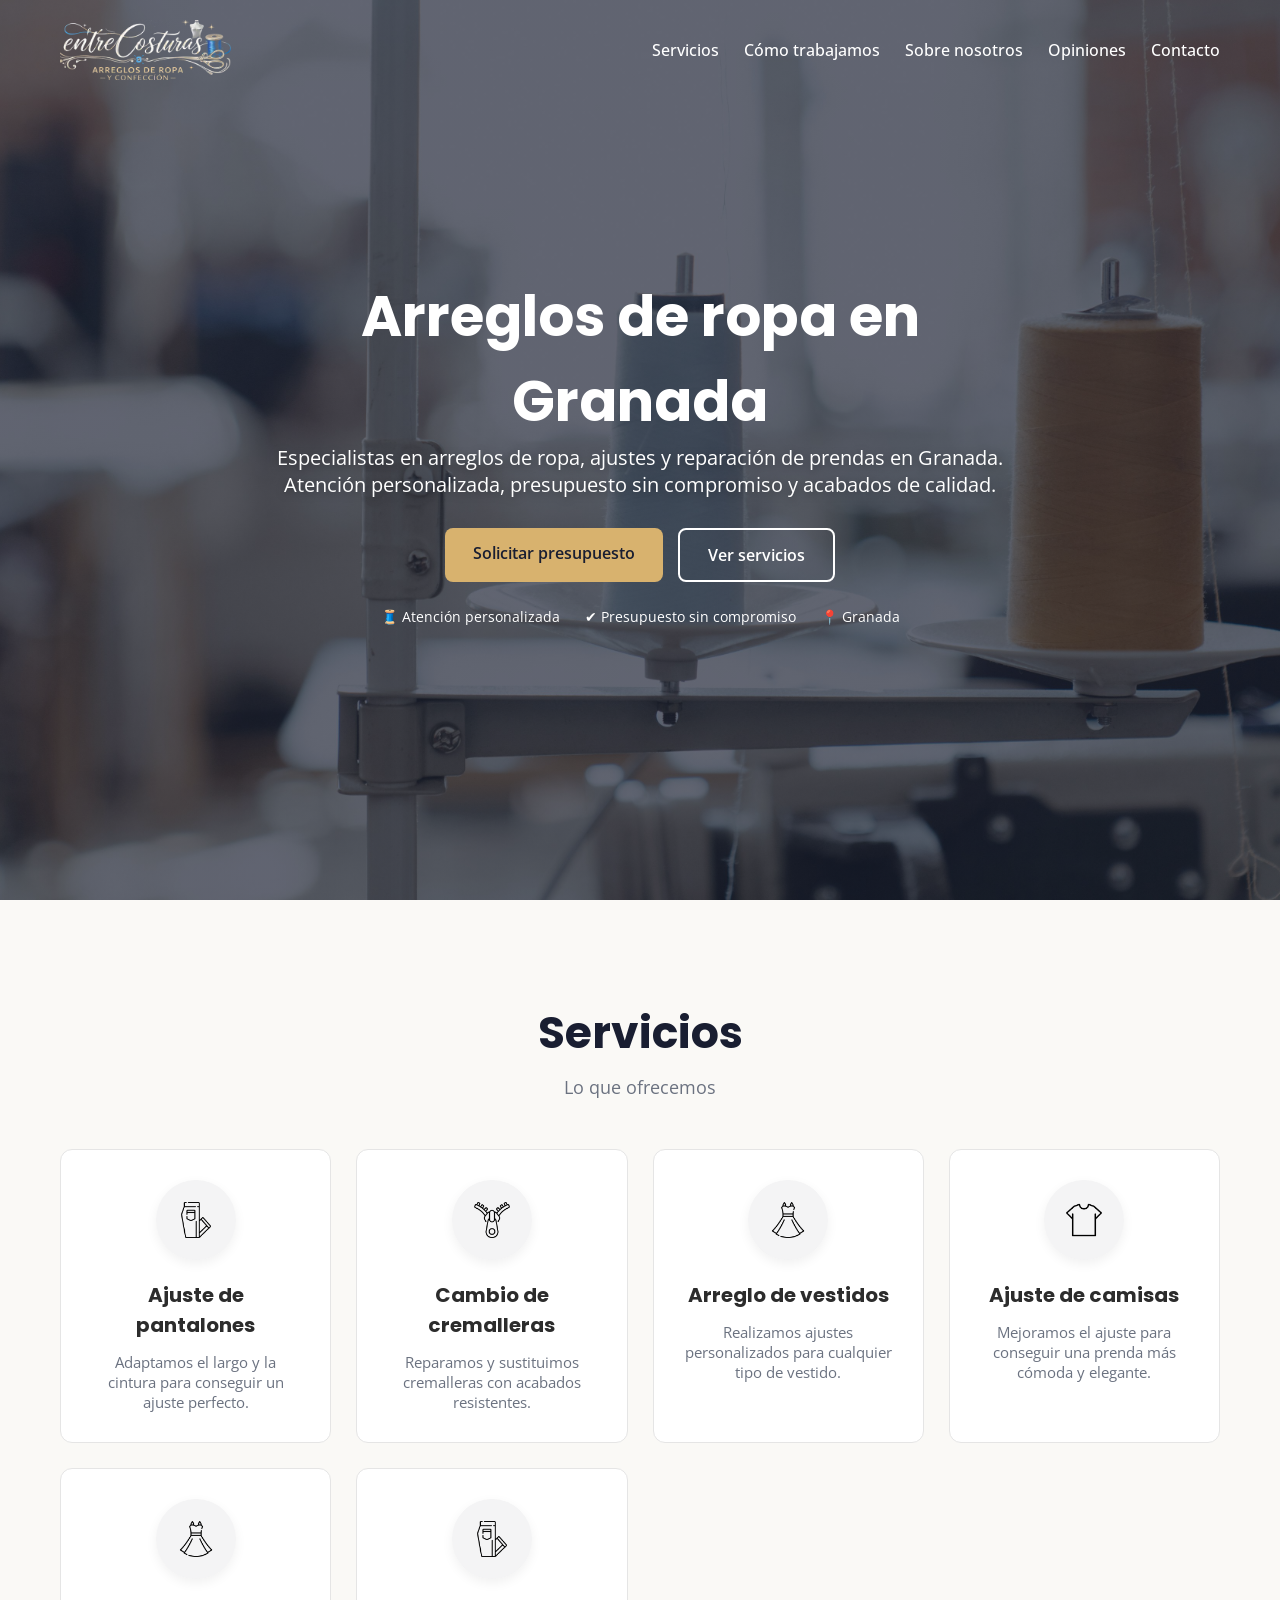
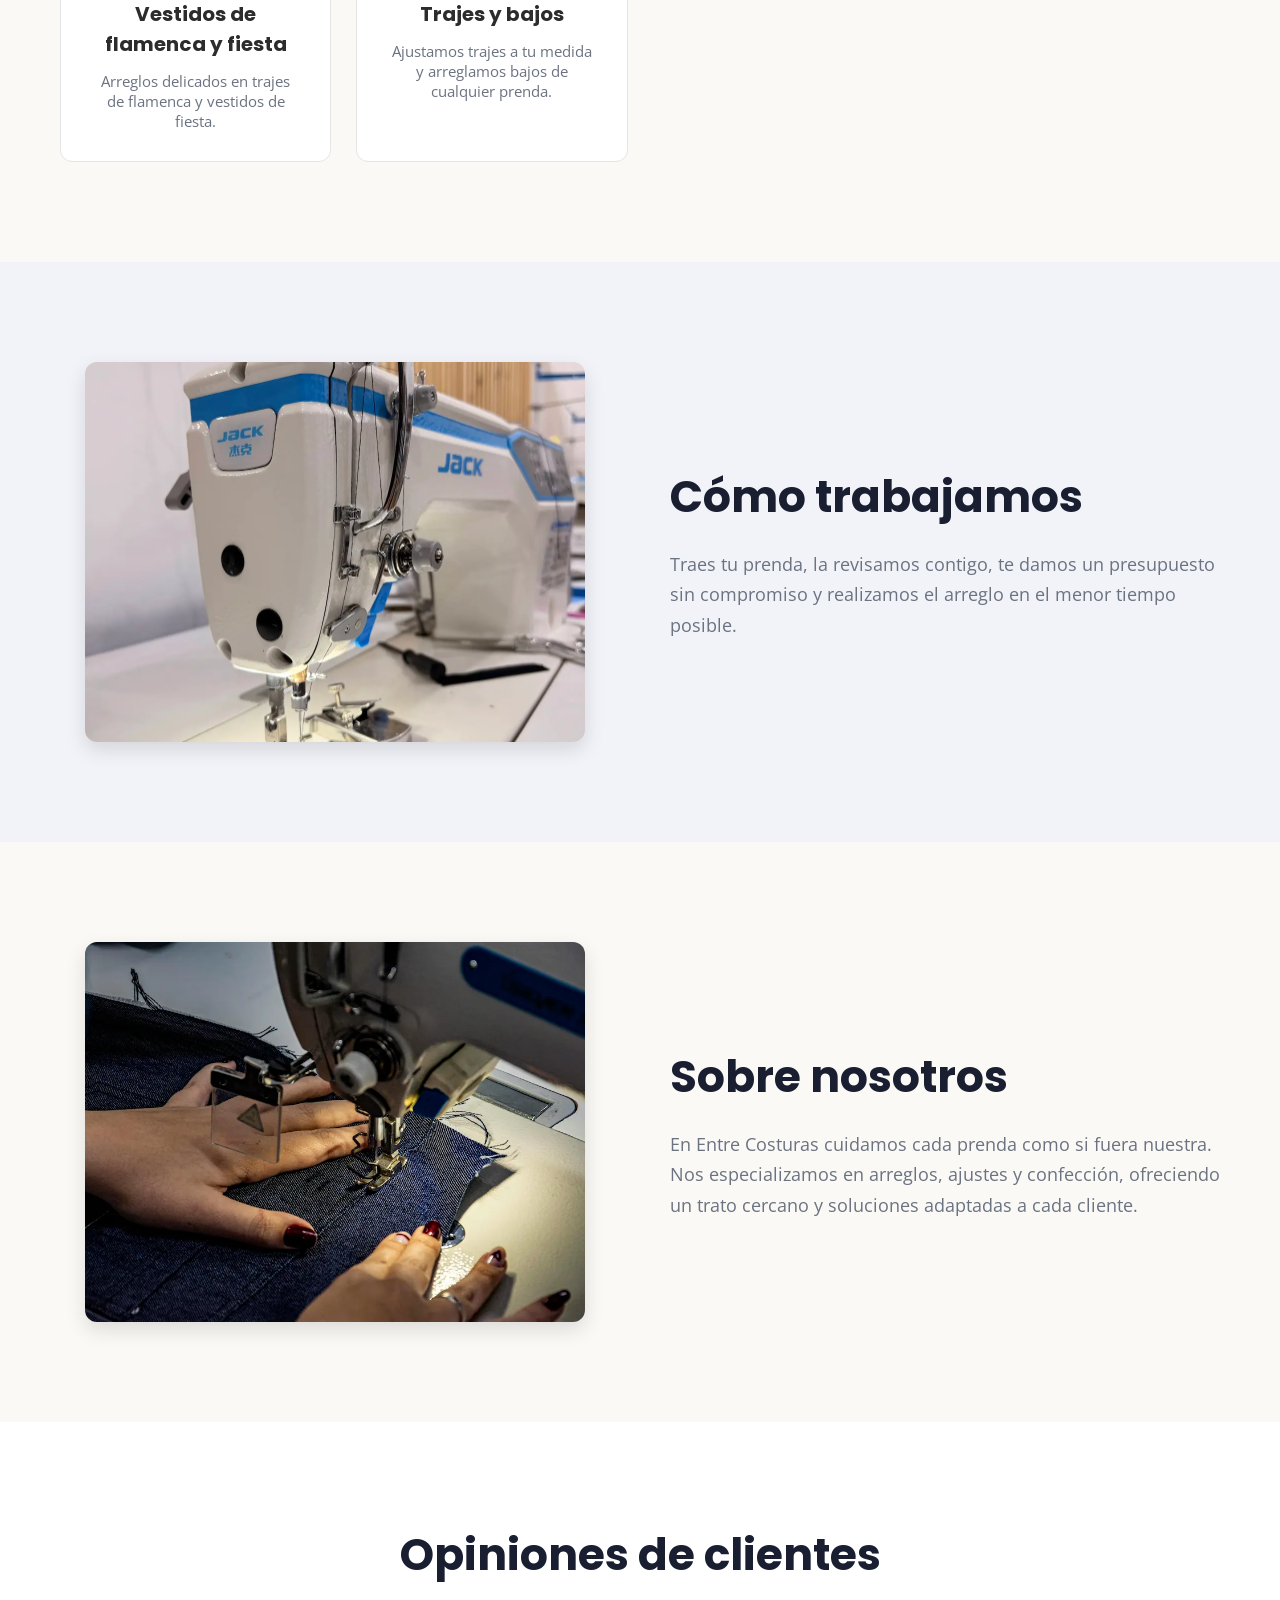
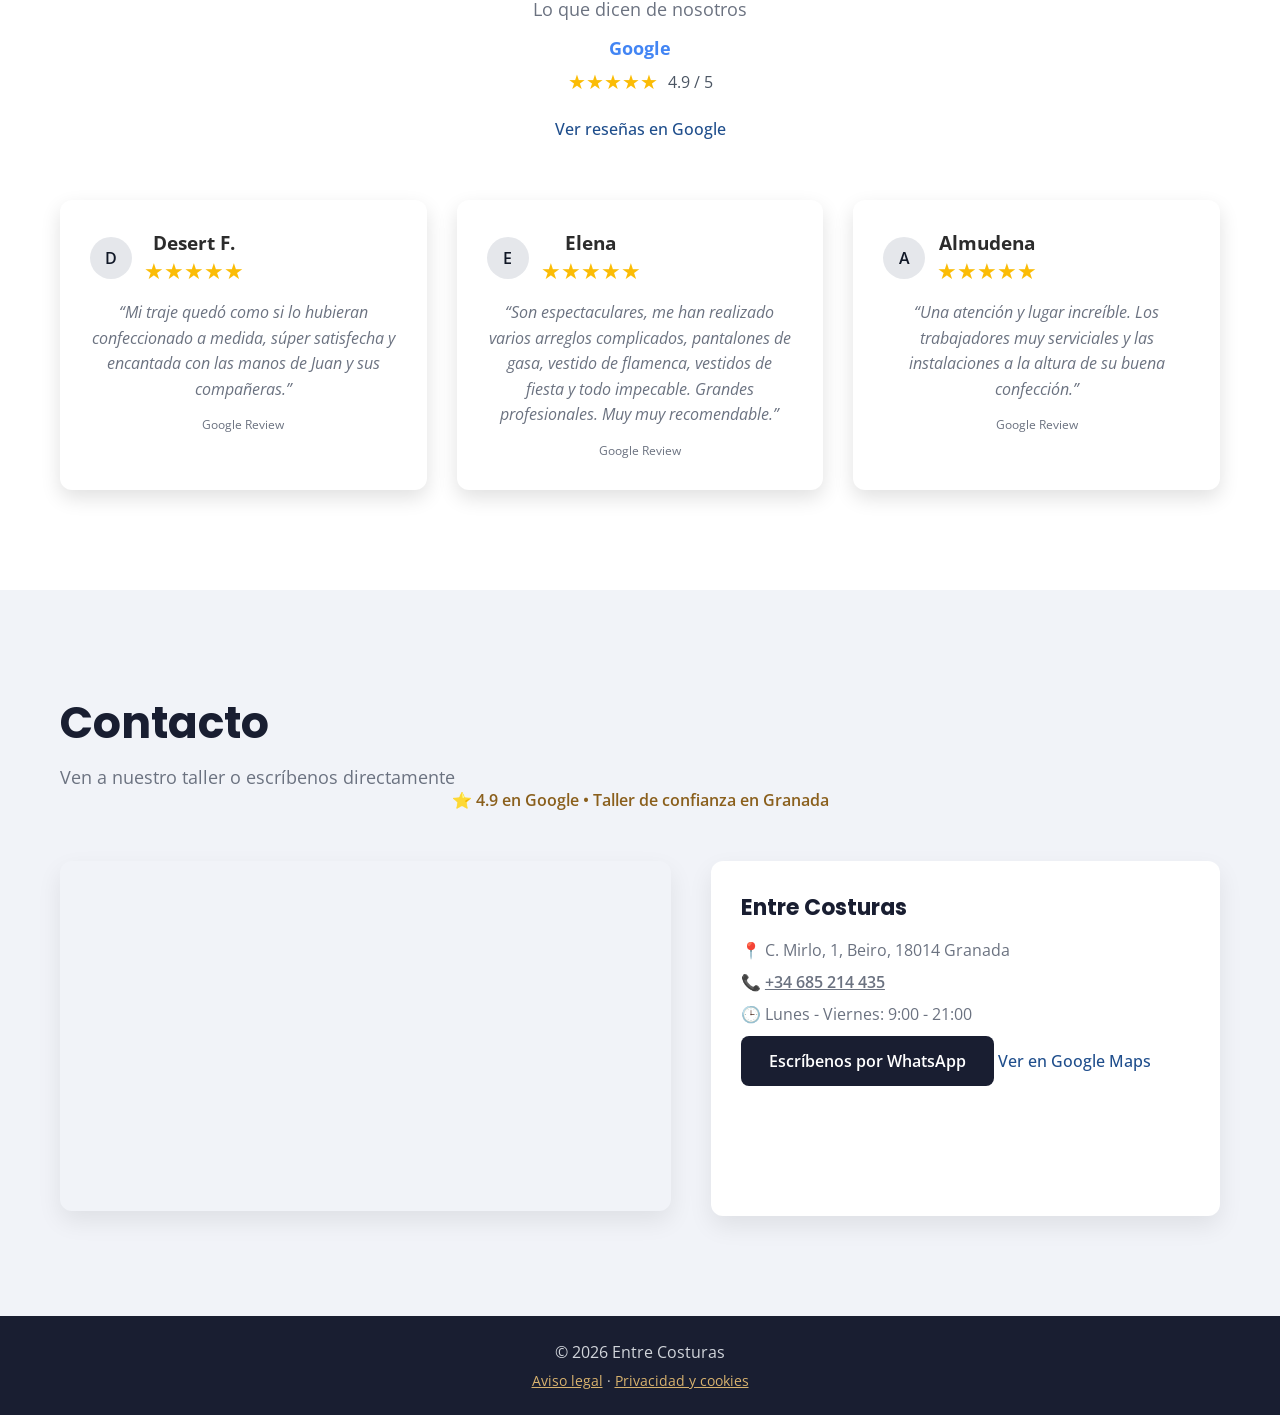
==== index.html @ c1ecdfca "Optimizacion de imagenes" ====
<!doctype html>
<html lang="es">
  <head>
    <meta charset="UTF-8" />
    <meta name="viewport" content="width=device-width, initial-scale=1.0" />
    <title>Entre Costuras | Arreglos y confección de ropa en Granada</title>
    <meta
      name="description"
      content="Arreglos de ropa en Granada: ajustes, cremalleras, vestidos y confección. Atención personalizada y presupuesto sin compromiso por WhatsApp."
    />
    <link rel="icon" href="images/favicon.ico" sizes="any" />
    <link
      rel="icon"
      type="image/png"
      sizes="32x32"
      href="images/favicon-32.png"
    />
    <link
      rel="icon"
      type="image/png"
      sizes="192x192"
      href="images/favicon-192.png"
    />
    <link rel="apple-touch-icon" href="images/apple-touch-icon.png" />
    <link rel="canonical" href="https://.netlify.app/" />

    <meta property="og:type" content="website" />
    <meta property="og:locale" content="es_ES" />
    <meta
      property="og:title"
      content="Entre Costuras | Arreglos de ropa en Granada"
    />
    <meta
      property="og:description"
      content="Ajustes, cremalleras, vestidos y confección. Presupuesto sin compromiso por WhatsApp."
    />
    <meta property="og:url" content="https://proyecto-entre-costuras.pages.dev/" />
    <meta
      property="og:image"
      content="https://proyecto-entre-costuras.pages.dev/images/og-image.jpg"
    />
    <meta property="og:image:width" content="1200" />
    <meta property="og:image:height" content="630" />
    <meta name="twitter:card" content="summary_large_image" />

    <link rel="stylesheet" href="css/style.css" />
    <link rel="preconnect" href="https://fonts.googleapis.com" />
    <link rel="preconnect" href="https://fonts.gstatic.com" crossorigin />
    <link
      href="https://fonts.googleapis.com/css2?family=Open+Sans:wght@400;600&family=Poppins:wght@500;600;700&display=swap"
      rel="stylesheet"
    />

    <script type="application/ld+json">
      {
        "@context": "https://schema.org",
        "@type": "LocalBusiness",
        "name": "Entre Costuras",
        "url": "https://proyecto-entre-costuras.pages.dev",
        "image": "https://proyecto-entre-costuras.pages.dev/images/trabajando.webp",
        "description": "Taller especializado en arreglos de ropa, confección y reparación de prendas en Granada.",
        "telephone": "+34685214435",
        "address": {
          "@type": "PostalAddress",
          "streetAddress": "C. Mirlo, 1",
          "addressLocality": "Granada",
          "postalCode": "18014",
          "addressCountry": "ES"
        },
        "areaServed": { "@type": "City", "name": "Granada" },
        "openingHoursSpecification": {
          "@type": "OpeningHoursSpecification",
          "dayOfWeek": ["Monday", "Tuesday", "Wednesday", "Thursday", "Friday"],
          "opens": "09:00",
          "closes": "21:00"
        }
      }
    </script>
  </head>

  <body>
    <a
      href="https://wa.me/34685214435"
      class="whatsapp-float"
      target="_blank"
      rel="noopener"
      aria-label="Escribir por WhatsApp"
    >
      <img src="images/WhatsApp.svg.png" alt="" width="28" height="28" />
    </a>

    <header class="header">
      <a href="#hero" class="logo"
        ><img
          src="images/logo-claro.webp"
          alt="Entre Costuras"
          width="900"
          height="316"
      /></a>

      <button
        class="menu-toggle"
        aria-label="Abrir menú de navegación"
        aria-expanded="false"
        aria-controls="nav"
      >
        ☰
      </button>

      <nav class="nav" id="nav">
        <a href="#servicios">Servicios</a>
        <a href="#como">Cómo trabajamos</a>
        <a href="#nosotros">Sobre nosotros</a>
        <a href="#opiniones">Opiniones</a>
        <a href="#contacto">Contacto</a>
      </nav>
    </header>

    <main>
      <!-- HERO -->
      <section id="hero" class="hero">
        <div class="hero-overlay">
          <div class="hero-content">
            <h1>Arreglos de ropa en Granada</h1>
            <p>
              Especialistas en arreglos de ropa, ajustes y reparación de prendas
              en Granada. Atención personalizada, presupuesto sin compromiso y
              acabados de calidad.
            </p>

            <div class="hero-buttons">
              <a
                href="https://wa.me/34685214435"
                class="btn btn-primary"
                target="_blank"
                rel="noopener"
                >Solicitar presupuesto</a
              >
              <a href="#servicios" class="btn btn-secondary">Ver servicios</a>
            </div>

            <div class="hero-features">
              <span>🧵 Atención personalizada</span>
              <span>✔ Presupuesto sin compromiso</span>
              <span>📍 Granada</span>
            </div>
          </div>
        </div>
      </section>

      <!-- SERVICIOS -->
      <section id="servicios" class="section">
        <div class="section-title-block">
          <h2>Servicios</h2>
          <p>Lo que ofrecemos</p>
        </div>

        <div class="grid">
          <div class="card">
            <div class="icon-circle">
              <img
                src="images/icons/jeans.png"
                alt=""
                width="36"
                height="36"
                loading="lazy"
              />
            </div>
            <h3>Ajuste de pantalones</h3>
            <p>
              Adaptamos el largo y la cintura para conseguir un ajuste perfecto.
            </p>
          </div>

          <div class="card">
            <div class="icon-circle">
              <img
                src="images/icons/zipper.png"
                alt=""
                width="36"
                height="36"
                loading="lazy"
              />
            </div>
            <h3>Cambio de cremalleras</h3>
            <p>Reparamos y sustituimos cremalleras con acabados resistentes.</p>
          </div>

          <div class="card">
            <div class="icon-circle">
              <img
                src="images/icons/dress.png"
                alt=""
                width="36"
                height="36"
                loading="lazy"
              />
            </div>
            <h3>Arreglo de vestidos</h3>
            <p>
              Realizamos ajustes personalizados para cualquier tipo de vestido.
            </p>
          </div>

          <div class="card">
            <div class="icon-circle">
              <img
                src="images/icons/tshirt.png"
                alt=""
                width="36"
                height="36"
                loading="lazy"
              />
            </div>
            <h3>Ajuste de camisas</h3>
            <p>
              Mejoramos el ajuste para conseguir una prenda más cómoda y
              elegante.
            </p>
          </div>

          <div class="card">
            <div class="icon-circle">
              <img
                src="images/icons/dress.png"
                alt=""
                width="36"
                height="36"
                loading="lazy"
              />
            </div>
            <h3>Vestidos de flamenca y fiesta</h3>
            <p>
              Arreglos delicados en trajes de flamenca y vestidos de fiesta.
            </p>
          </div>

          <div class="card">
            <div class="icon-circle">
              <img
                src="images/icons/jeans.png"
                alt=""
                width="36"
                height="36"
                loading="lazy"
              />
            </div>
            <h3>Trajes y bajos</h3>
            <p>
              Ajustamos trajes a tu medida y arreglamos bajos de cualquier
              prenda.
            </p>
          </div>
        </div>
      </section>

      <!-- CÓMO TRABAJAMOS -->
      <section id="como" class="section dark">
        <div class="about-container">
          <div class="about-image">
            <img
              src="images/maquina.webp"
              alt="Costurera trabajando en el taller Entre Costuras"
              width="500"
              height="380"
              loading="lazy"
            />
          </div>
          <div class="about-text">
            <h2>Cómo trabajamos</h2>
            <p>
              Traes tu prenda, la revisamos contigo, te damos un presupuesto sin
              compromiso y realizamos el arreglo en el menor tiempo posible.
            </p>
          </div>
        </div>
      </section>

      <!-- SOBRE NOSOTROS -->
      <section id="nosotros" class="section">
        <div class="about-container">
          <div class="about-image">
            <img
              src="images/trabajando.webp"
              alt="Interior del taller de arreglos de ropa Entre Costuras en Granada"
              width="500"
              height="380"
              loading="lazy"
            />
          </div>
          <div class="about-text">
            <h2>Sobre nosotros</h2>
            <p>
              En Entre Costuras cuidamos cada prenda como si fuera nuestra. Nos
              especializamos en arreglos, ajustes y confección, ofreciendo un
              trato cercano y soluciones adaptadas a cada cliente.
            </p>
          </div>
        </div>
      </section>

      <!-- RESEÑAS -->
      <section id="opiniones" class="section section-dark reviews-section">
        <div class="reviews-header">
          <h2>Opiniones de clientes</h2>
          <p>Lo que dicen de nosotros</p>

          <div class="google-rating">
            <span class="google-logo">Google</span>
            <div class="rating">
              <span class="stars" aria-hidden="true">★★★★★</span>
              <span>4.9 / 5</span>
            </div>
            <p>
              <a
                class="link"
                href="https://www.google.com/maps/place/Entre+Costuras+.+Arreglos+y+confecci%C3%B3n+de+ropa./@37.1858697,-3.6131048,17z/data=!4m8!3m7!1s0xd71fd75eedc413f:0x185beb1c06b03047!8m2!3d37.1858655!4d-3.6105299!9m1!1b1!16s%2Fg%2F11n10jbbcx?authuser=0&entry=ttu&g_ep=EgoyMDI2MTAyMC4wIKXMDSoASAFQAw%3D%3D"
                target="_blank"
                rel="noopener"
                >Ver reseñas en Google</a
              >
            </p>
          </div>
        </div>

        <div class="reviews-grid">
          <div class="review-card">
            <div class="review-top">
              <div class="avatar" aria-hidden="true">D</div>
              <div>
                <h3>Desert F.</h3>
                <span class="stars" aria-label="5 de 5 estrellas">★★★★★</span>
              </div>
            </div>
            <p>
              “Mi traje quedó como si lo hubieran confeccionado a medida, súper
              satisfecha y encantada con las manos de Juan y sus compañeras.”
            </p>
            <span class="source">Google Review</span>
          </div>

          <div class="review-card">
            <div class="review-top">
              <div class="avatar" aria-hidden="true">E</div>
              <div>
                <h3>Elena</h3>
                <span class="stars" aria-label="5 de 5 estrellas">★★★★★</span>
              </div>
            </div>
            <p>
              “Son espectaculares, me han realizado varios arreglos complicados,
              pantalones de gasa, vestido de flamenca, vestidos de fiesta y todo
              impecable. Grandes profesionales. Muy muy recomendable.”
            </p>
            <span class="source">Google Review</span>
          </div>

          <div class="review-card">
            <div class="review-top">
              <div class="avatar" aria-hidden="true">A</div>
              <div>
                <h3>Almudena</h3>
                <span class="stars" aria-label="5 de 5 estrellas">★★★★★</span>
              </div>
            </div>
            <p>
              “Una atención y lugar increíble. Los trabajadores muy serviciales
              y las instalaciones a la altura de su buena confección.”
            </p>
            <span class="source">Google Review</span>
          </div>
        </div>
      </section>

      <!-- CONTACTO -->
      <section id="contacto" class="section contact-section section-light">
        <h2>Contacto</h2>
        <p>Ven a nuestro taller o escríbenos directamente</p>

        <div class="badge">
          ⭐ 4.9 en Google • Taller de confianza en Granada
        </div>

        <div class="contact-container">
          <div class="contact-map">
            <iframe
              title="Mapa de Entre Costuras en Granada"
              src="https://www.google.com/maps?q=C.%20Mirlo,%201,%20Beiro,%2018014%20Granada&output=embed"
              width="100%"
              height="350"
              style="border: 0"
              loading="lazy"
              referrerpolicy="no-referrer-when-downgrade"
            ></iframe>
          </div>

          <div class="contact-card">
            <h3>Entre Costuras</h3>

            <div class="contact-info">
              <p>📍 C. Mirlo, 1, Beiro, 18014 Granada</p>
              <p>📞 <a href="tel:+34685214435">+34 685 214 435</a></p>
              <p>🕒 Lunes - Viernes: 9:00 - 21:00</p>
            </div>

            <a
              href="https://wa.me/34685214435"
              class="btn"
              target="_blank"
              rel="noopener"
              >Escríbenos por WhatsApp</a
            >

            <a
              href="https://www.google.com/maps?q=C.%20Mirlo,%201,%20Beiro,%2018014%20Granada"
              target="_blank"
              rel="noopener"
              class="link"
              >Ver en Google Maps</a
            >
          </div>
        </div>
      </section>
    </main>

    <footer class="footer">
      <p>© 2026 Entre Costuras</p>
      <p class="footer-legal">
        <a href="aviso-legal.html">Aviso legal</a> ·
        <a href="privacidad.html">Privacidad y cookies</a>
      </p>
    </footer>

    <script src="js/script.js"></script>
  </body>
</html>
---- css/style.css ----
/* ==========================================
   DESIGN TOKENS
========================================== */

:root {

  /* ===== Colores ===== */

  --color-primary: #2F5D50;
  --color-primary-dark: #264A40;

  --color-secondary: #D8B26E;
  --color-secondary-dark: #B89048;

  --color-accent: #C89B4B;
  --color-accent-dark: #B68432;

  --color-background: #FAF9F6;
  --color-surface: #FFFFFF;

  --color-text: #2C2C2C;
  --color-text-light: #6B7280;

  --color-border: #E5E5E5;
  --color-overlay: rgba(0, 0, 0, .55);
  --color-shadow: rgba(0, 0, 0, .08);

  --color-whatsapp: #25D366;


  /* ===== Tipografía ===== */

  --font-heading: 'Poppins', sans-serif;
  --font-body: 'Open Sans', sans-serif;

  --font-weight-regular: 400;
  --font-weight-medium: 500;
  --font-weight-semibold: 600;
  --font-weight-bold: 700;


  /* ===== Tamaños ===== */

  --fs-200: .875rem;
  --fs-300: 1rem;
  --fs-400: 1.125rem;
  --fs-500: 1.5rem;
  --fs-600: 2rem;
  --fs-700: 2.75rem;
  --fs-800: 3.5rem;


  /* ===== Espaciado ===== */

  --space-100: .5rem;
  --space-200: 1rem;
  --space-300: 1.5rem;
  --space-400: 2rem;
  --space-500: 3rem;
  --space-600: 5rem;


  /* ===== Componentes ===== */

  --radius-sm: 8px;
  --radius-md: 12px;
  --radius-lg: 20px;

  --shadow-sm: 0 4px 12px rgba(0, 0, 0, .08);
  --shadow-md: 0 8px 20px rgba(0, 0, 0, .12);


  /* ===== Layout ===== */

  --container-width: 1200px;


  /* ===== Animaciones ===== */

  --transition-fast: .2s ease;
  --transition-normal: .3s ease;
}


/* ==========================================
   RESET
========================================== */

* {
  margin: 0;
  padding: 0;
  box-sizing: border-box;
}


/* ==========================================
   BASE
========================================== */

html {
  scroll-behavior: smooth;
}

body {
  font-family: var(--font-body);
  background-color: var(--color-background);
  color: var(--color-text);
}


/* ==========================================
   HEADER
========================================== */

.header {
  position: fixed;
  top: 0;
  width: 100%;
  z-index: 1000;

  display: flex;
  justify-content: space-between;
  align-items: center;

  padding: 20px 60px;

  background: transparent;
  border-bottom: none;

  transition: var(--transition-normal);
}

.header.scrolled {
  background: rgba(255, 255, 255, .95);
  border-bottom: 1px solid var(--color-border);
}


/* ===== LOGO ===== */

.logo {
  font-family: var(--font-heading);
  font-size: 24px;
  font-weight: var(--font-weight-semibold);
  color: var(--color-accent);
}


/* ===== NAV ===== */

.nav {
  display: flex;
  align-items: center;
}

.nav a {
  text-decoration: none;
  color: var(--color-surface);
  margin-left: 25px;
  font-weight: var(--font-weight-medium);
  transition: var(--transition-fast);
}

.nav a:hover {
  color: var(--color-accent);
}

.header.scrolled .nav a {
  color: var(--color-text);
}

.header.scrolled .nav a:hover {
  color: var(--color-accent);
}


/* ==========================================
   HERO
========================================== */

.hero {
  height: 100vh;

  background:
    linear-gradient(
      var(--color-overlay),
      var(--color-overlay)
    ),
    url("../images/pexels-cottonbro-4614114.jpg")
    center / cover no-repeat;


  display: flex;
  align-items: center;
  justify-content: center;

  text-align: center;

  padding: 0 20px;
}

.hero-content {
  max-width: 750px;
  color: var(--color-surface);
}

.hero h1 {
  font-family: var(--font-heading);
  font-size: var(--fs-800);
  color: var(--color-surface);
}

.hero p {
  font-size: 20px;
  margin-bottom: 30px;
  text-shadow: 0 2px 10px rgba(0, 0, 0, .35);
}


/* ===== HERO BUTTONS ===== */

.hero-buttons {
  display: flex;
  justify-content: center;
  gap: 15px;
  flex-wrap: wrap;
}

.hero-features {
  display: flex;
  justify-content: center;
  gap: 25px;
  flex-wrap: wrap;
  margin-top: 25px;
  color: var(--color-surface);
  font-size: var(--fs-200);
}


/* ==========================================
   BUTTONS
========================================== */

.btn {
  display: inline-block;

  padding: 14px 28px;

  background: var(--color-accent);
  color: var(--color-surface);

  text-decoration: none;

  border-radius: var(--radius-sm);

  font-weight: var(--font-weight-semibold);

  transition: var(--transition-fast);
}

.btn:hover {
  transform: translateY(-2px);
  background: var(--color-accent-dark);
}


/* ==========================================
   SECTIONS
========================================== */

.section {
  padding: 100px 60px;
}


/* ==========================================
   SECTION TITLES
========================================== */

.section-title-block {
  text-align: center;
  margin-bottom: 50px;
}

.section-title-block h2,
.section > h2 {
  font-family: var(--font-heading);
  font-size: var(--fs-700);
  color: var(--color-text);
  font-weight: var(--font-weight-bold);
  margin-bottom: 10px;
}

.section-title-block p,
.section > p {
  color: var(--color-text-light);
  font-size: var(--fs-400);
}

.label {
  color: var(--color-accent);
  font-size: 14px;
  text-transform: uppercase;
  font-weight: var(--font-weight-semibold);
  letter-spacing: 2px;
}


/* ==========================================
   SERVICIOS
========================================== */

.grid {
  display: grid;
  grid-template-columns: repeat(auto-fit, minmax(240px, 1fr));
  gap: 25px;

  max-width: var(--container-width);
  margin: 0 auto;
}


/* ===== CARDS ===== */

.card {
  background: var(--color-surface);

  border: 1px solid var(--color-border);
  border-radius: var(--radius-md);

  padding: 30px;

  text-align: center;

  transition: var(--transition-normal);
}

.card:hover {
  transform: translateY(-8px);
  box-shadow: 0 12px 30px var(--color-shadow);
}

.card h3 {
  font-family: var(--font-heading);
  font-size: 20px;
  margin-bottom: 12px;
}

.card p {
  color: var(--color-text-light);
  font-size: 15px;
}


/* ===== ICONOS ===== */

.icon-circle {
  width: 80px;
  height: 80px;

  margin: 0 auto 20px;

  border-radius: 50%;

  background: #f4f4f5;

  display: flex;
  align-items: center;
  justify-content: center;

  box-shadow: 0 4px 12px rgba(0, 0, 0, .06);

  transition: var(--transition-normal);
}

.icon-circle img {
  width: 36px;
  height: 36px;
  object-fit: contain;
}

.card:hover .icon-circle {
  transform: scale(1.08);
  background: var(--color-accent);
}

.card:hover .icon-circle img {
  filter: brightness(0) invert(1);
}


/* ==========================================
   CÓMO TRABAJAMOS / SOBRE NOSOTROS
========================================== */

.about-container {
  display: flex;
  align-items: center;
  justify-content: space-between;

  gap: 60px;

  max-width: var(--container-width);
  margin: 0 auto;
}

.about-image {
  flex: 1;
  display: flex;
  justify-content: center;
}

.about-image img {
  width: 100%;
  max-width: 500px;
  height: 380px;

  object-fit: cover;

  border-radius: var(--radius-md);

  display: block;

  box-shadow: 0 8px 20px rgba(0, 0, 0, .12);
}

.about-text {
  flex: 1;
}

.about-text h2 {
  font-family: var(--font-heading);
  font-size: var(--fs-700);

  color: var(--color-text);

  margin-bottom: 20px;
}

.about-text p {
  font-size: 18px;
  line-height: 1.7;

  color: var(--color-text-light);
}


/* ==========================================
   FONDOS DE SECCIONES
========================================== */

.about {
  background: #f8f8f8;
}

.dark,
.section-dark {
  background: #f8f8f8;
}

.section-light {
  background: var(--color-background);
}

.reviews-section {
  background: var(--color-surface);
}

.contact-section {
  background: #f8f8f8;
}


/* ==========================================
   RESEÑAS
========================================== */

.reviews-header {
  text-align: center;
  margin-bottom: 60px;
}

.google-rating {
  margin-top: 15px;
  color: #4b5563;
}

.google-logo {
  font-weight: var(--font-weight-bold);
  color: #4285F4;
  font-size: 18px;
}

.rating {
  display: flex;
  justify-content: center;
  align-items: center;

  gap: 10px;
  margin: 8px 0;
}

.rating .stars {
  color: #fbbc05;
  font-size: 20px;
}


/* ===== REVIEW GRID ===== */

.reviews-grid {
  display: grid;
  grid-template-columns: repeat(3, 1fr);

  gap: 30px;

  max-width: var(--container-width);
  margin: 50px auto 0;
}


/* ===== REVIEW CARD ===== */

.review-card {
  background: var(--color-surface);

  padding: 30px;

  border-radius: var(--radius-md);

  box-shadow: var(--shadow-md);

  text-align: center;

  transition: var(--transition-normal);
}

.review-card:hover {
  transform: translateY(-6px);
}

.review-top {
  display: flex;
  align-items: center;

  gap: 12px;
  margin-bottom: 15px;
}

.avatar {
  width: 42px;
  height: 42px;

  border-radius: 50%;

  background: #e5e7eb;

  display: flex;
  align-items: center;
  justify-content: center;

  font-weight: var(--font-weight-semibold);
  color: #111827;
}

.review-card h4 {
  margin: 0;
  font-size: 16px;
}

.review-card p {
  color: var(--color-text-light);
  font-style: italic;
  line-height: 1.6;
  margin: 10px 0;
}

.source {
  font-size: 12px;
  color: #9ca3af;
}

.stars {
  color: #fbbc05;
  font-size: 22px;
  margin-bottom: 15px;
} 


/* ==========================================
   CONTACTO
========================================== */

.contact-container {
  display: grid;
  grid-template-columns: 1.2fr 1fr;

  gap: 40px;

  max-width: var(--container-width);

  margin: 50px auto 0;

  align-items: stretch;
}

.contact-map iframe {
  width: 100%;

  border-radius: var(--radius-md);

  box-shadow: 0 10px 25px rgba(0, 0, 0, .08);
}

.contact-card {
  background: var(--color-surface);

  border-radius: var(--radius-md);

  padding: 30px;

  box-shadow: 0 10px 25px rgba(0, 0, 0, .08);
}

.contact-card h3 {
  font-family: var(--font-heading);
  font-size: 22px;

  margin-bottom: 15px;

  color: #111827;
}

.contact-info p {
  margin: 10px 0;
  color: var(--color-text-light);
}

.link {
  display: inline-block;

  margin-top: 15px;

  color: #4285F4;

  text-decoration: none;

  font-weight: var(--font-weight-medium);
}

.link:hover {
  text-decoration: underline;
}

.badge {
  text-align: center;
  color: var(--color-accent);
  font-weight: var(--font-weight-semibold);
}


/* ==========================================
   WHATSAPP FLOAT
========================================== */

.whatsapp-float {
  position: fixed;

  bottom: 25px;
  right: 25px;

  z-index: 1000;

  display: flex;
  justify-content: center;
  align-items: center;

  width: 55px;
  height: 55px;

  background: var(--color-whatsapp);
  color: var(--color-surface);

  font-size: 24px;

  text-decoration: none;

  border-radius: 50%;

  box-shadow: var(--shadow-md);

  opacity: 0;
  visibility: hidden;

  transform: translateY(20px);

  transition: var(--transition-normal);
}

.whatsapp-float.show {
  opacity: 1;
  visibility: visible;
  transform: translateY(0);
}

.whatsapp-float.show:hover {
  transform: translateY(0) scale(1.1);
}

.whatsapp-float img {
  width: 28px;
  height: 28px;
}


/* ==========================================
   FOOTER
========================================== */

.footer {
  background: #111827;
  color: #d1d5db;

  text-align: center;

  padding: 25px;
}


/* ==========================================
   ANIMACIONES
========================================== */

@keyframes fadeUp {

  from {
    opacity: 0;
    transform: translateY(30px);
  }

  to {
    opacity: 1;
    transform: translateY(0);
  }

}

.hero-content h1 {
  animation: fadeUp .8s ease forwards;
}

.hero-content p {
  animation: fadeUp .8s ease forwards;
  animation-delay: .2s;
  opacity: 0;
}

.hero-content .btn {
  animation: fadeUp .8s ease forwards;
  animation-delay: .4s;
  opacity: 0;
}


/* ==========================================
   MENU MOBILE
========================================== */

.menu-toggle {
  display: none;

  font-size: 28px;

  background: none;
  border: none;

  cursor: pointer;

  color: var(--color-text);
}

.reviews-header h2 {
  font-family: var(--font-heading);
  font-size: var(--fs-700);
  color: var(--color-text);
  font-weight: var(--font-weight-bold);
  margin-bottom: 10px;
}

.reviews-header > p {
  color: var(--color-text-light);
  font-size: var(--fs-400);
  margin-bottom: 0;
}


/* ==========================================
   RESPONSIVE
========================================== */

@media (max-width: 900px) {

  .header {
    padding: 15px 25px;
  }

  .menu-toggle {
    display: block;
  }

  .nav {
    position: absolute;
    top: 70px;
    right: 20px;
    background: var(--color-surface);
    flex-direction: column;
    gap: 15px;
    padding: 20px;
    border: 1px solid var(--color-border);
    border-radius: 10px;
    display: none;
  }

  .nav.active {
    display: flex;
  }

  .nav a {
    color: var(--color-text);
    margin-left: 0;
  }

  .hero {
    background-attachment: scroll;
  }

  .hero h1 {
    font-size: 38px;
  }

  .section {
    padding: 70px 20px;
  }

  .about-container {
    flex-direction: column;
    text-align: center;
    gap: 30px;
  }

  .about-image img {
    max-width: 100%;
  }

  .about-text h2 {
    font-size: 32px;
  }

  .about-text p {
    font-size: 16px;
  }

}


@media (max-width: 768px) {

  .reviews-grid {
    grid-template-columns: 1fr;
  }

  .contact-container {
    grid-template-columns: 1fr;
  }

  .hero-buttons {
    flex-direction: column;
    align-items: center;
  }

}

/* ===== AÑADIR AL FINAL DE css/style.css ===== */

/* Anclas con header fijo */
html { scroll-padding-top: 80px; }

/* Contraste AA */
:root {
  --color-accent: #8A5F1C;
  --color-accent-dark: #6F4B12;
}
.source { color: #6B7280; }

/* Hamburguesa visible sobre hero */
.header:not(.scrolled) .menu-toggle { color: #fff; }

/* Enlaces */
.contact-info a { color: inherit; font-weight: var(--font-weight-semibold); }
.footer a { color: #d1d5db; }
.footer-legal { margin-top: 8px; font-size: var(--fs-200); }

/* .stars: no afectar al bloque de rating */
.rating .stars { margin-bottom: 0; }

/* Foco visible */
:focus-visible { outline: 3px solid var(--color-primary); outline-offset: 2px; }

/* Movimiento reducido */
@media (prefers-reduced-motion: reduce) {
  html { scroll-behavior: auto; }
  *, *::before, *::after { animation: none !important; transition: none !important; }
  .hero-content p, .hero-content .btn { opacity: 1; }
}

/* ===== CAMBIOS EN LÍNEAS EXISTENTES =====
   1. En .hero: eliminar `background-attachment: fixed;`
   2. En @media (max-width:900px): `.nav.active { display: flex; }` (sin !important)
   3. Hero en móvil: `.hero-buttons` ya apila; sin cambios
*/

/* =====================================================
   AÑADIR AL FINAL DE css/style.css
   (sustituye la versión anterior de este parche)
===================================================== */

/* ===== PALETA DEL LOGO (azul marino + dorado + azul hilo) ===== */
:root {
  --color-primary: #191E31;        /* fondo del logo */
  --color-primary-dark: #0F1321;
  --color-secondary: #D8B26E;      /* dorado "ARREGLOS DE ROPA" */
  --color-secondary-dark: #B89048;
  --color-accent: #D8B26E;         /* dorado: solo sobre fondos oscuros */
  --color-accent-dark: #B89048;
  --color-blue: #1F4E8C;           /* azul hilo, enlaces/botón sobre claro */
  --color-gold-text: #8A5F1C;      /* dorado legible sobre claro (5.6:1) */
  --color-overlay: rgba(25, 30, 49, .68);
  --color-bg-alt: #F1F3F8;
}

/* ===== HEADER (siempre azul marino, encaja con el logo) ===== */
.header.scrolled {
  background: rgba(25, 30, 49, .96);
  border-bottom: 1px solid rgba(216, 178, 110, .25);
}
.header.scrolled .nav a { color: #fff; }
.header.scrolled .nav a:hover,
.nav a:hover { color: var(--color-secondary); }
.menu-toggle,
.header:not(.scrolled) .menu-toggle { color: #fff; }
.logo { display: block; line-height: 0; }
.logo img { height: 60px; width: auto; border-radius: var(--radius-sm); }

/* ===== BOTONES ===== */
.btn {
  background: var(--color-primary);
  color: #fff;
}
.btn:hover { background: var(--color-blue); }

/* en hero (fondo oscuro): dorado + texto marino (8:1) */
.hero .btn-primary {
  background: var(--color-secondary);
  color: var(--color-primary);
}
.hero .btn-primary:hover { background: var(--color-secondary-dark); }
.hero .btn-secondary {
  background: transparent;
  color: #fff;
  border: 2px solid #fff;
}
.hero .btn-secondary:hover { background: #fff; color: var(--color-primary); }

/* ===== TEXTO Y DETALLES ===== */
.section-title-block h2,
.section > h2,
.about-text h2,
.reviews-header h2,
.contact-card h3 { color: var(--color-primary); }

.badge { color: var(--color-gold-text); }
.link { color: var(--color-blue); }
.source { color: #6B7280; }
.contact-info a { color: inherit; font-weight: var(--font-weight-semibold); }

/* ===== TARJETAS ===== */
.card:hover .icon-circle { background: var(--color-primary); }

/* ===== FONDOS ===== */
.dark, .section-dark, .contact-section, .about { background: var(--color-bg-alt); }
.reviews-section { background: var(--color-surface); }

/* ===== FOOTER ===== */
.footer { background: var(--color-primary); color: #d1d5db; }
.footer a { color: var(--color-secondary); }
.footer-legal { margin-top: 8px; font-size: var(--fs-200); }

/* ===== VARIOS ===== */
html { scroll-padding-top: 80px; }
.rating .stars { margin-bottom: 0; }
:focus-visible { outline: 3px solid var(--color-blue); outline-offset: 2px; }
.header :focus-visible, .footer :focus-visible { outline-color: var(--color-secondary); }

@media (prefers-reduced-motion: reduce) {
  html { scroll-behavior: auto; }
  *, *::before, *::after { animation: none !important; transition: none !important; }
  .hero-content p, .hero-content .btn { opacity: 1; }
}

/* ===== CAMBIOS EN LÍNEAS EXISTENTES =====
   1. .hero: eliminar `background-attachment: fixed;`
   2. @media (max-width:900px): `.nav.active { display: flex; }` (sin !important)
*/

/* Menú móvil abierto (panel blanco): texto oscuro */
@media (max-width: 900px) {
  .header .nav a,
  .header.scrolled .nav a { color: var(--color-text); }
  .header .nav a:hover { color: var(--color-blue); }
}
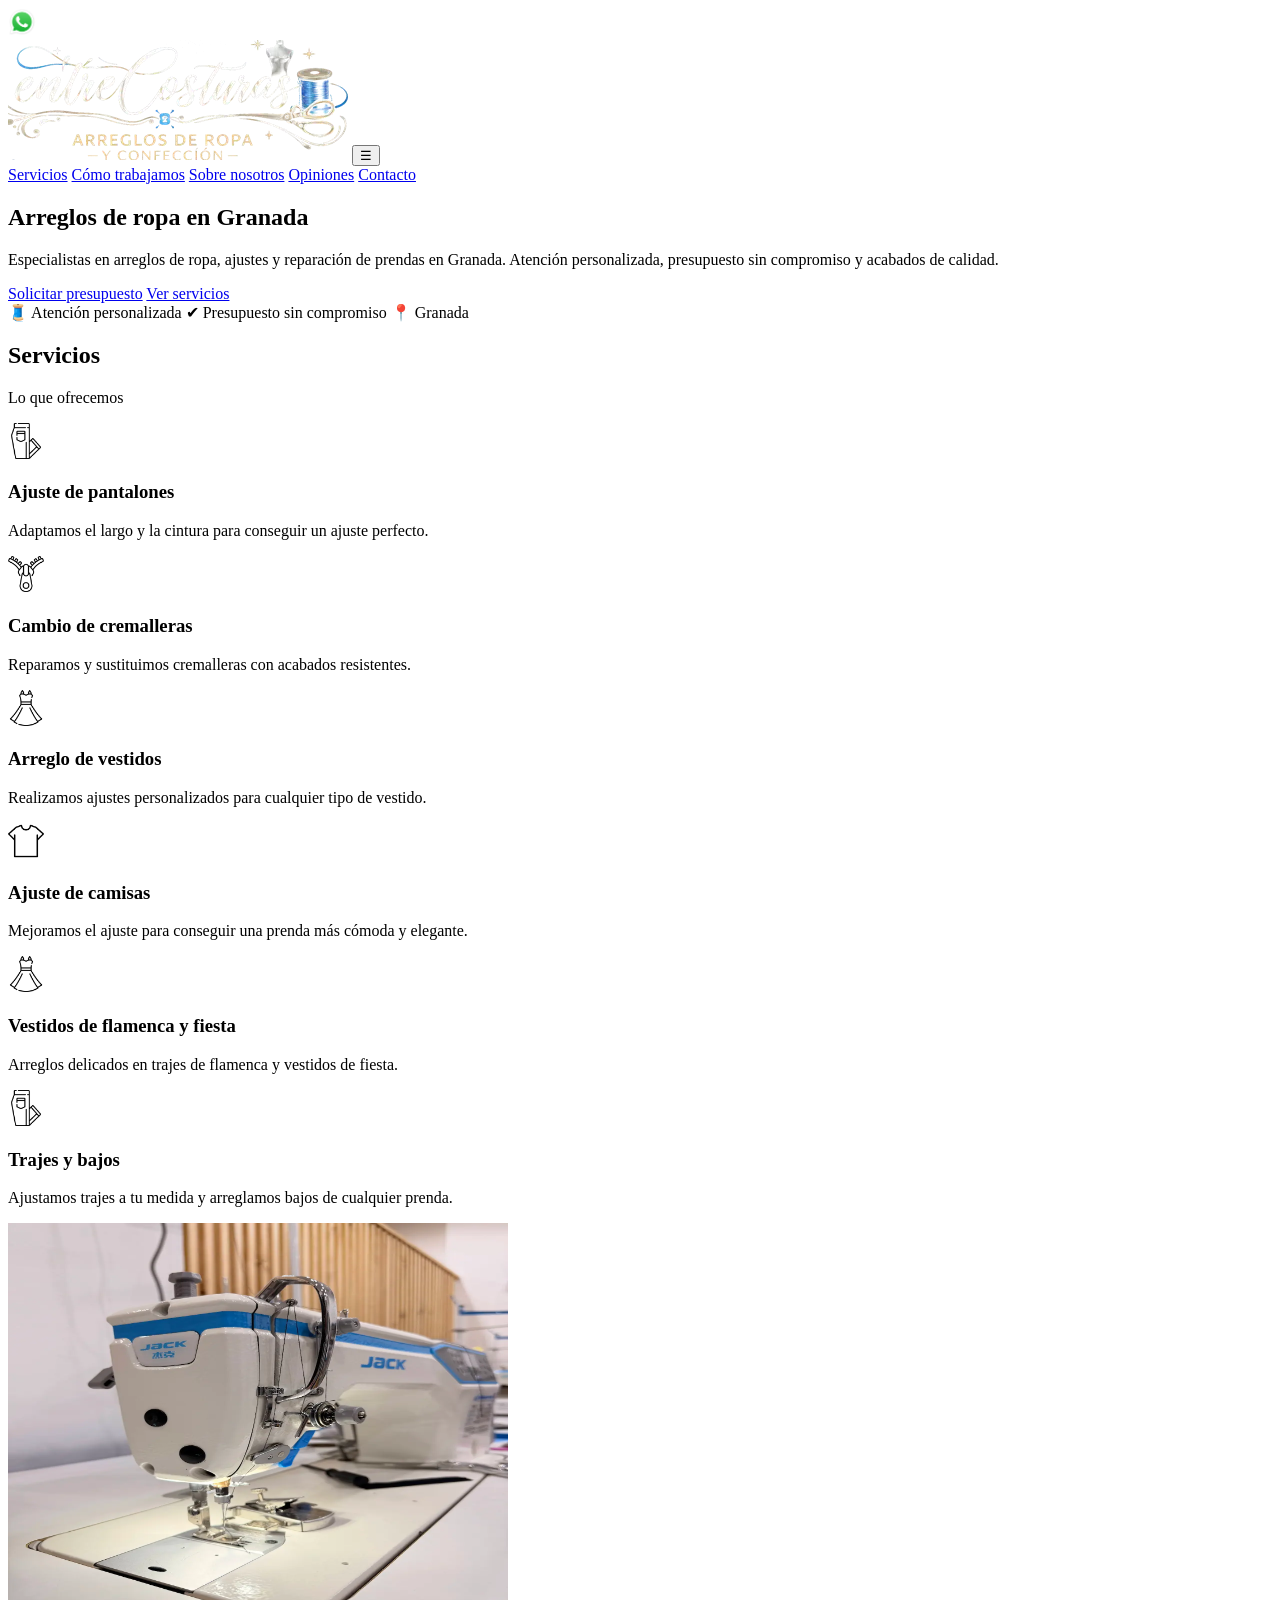
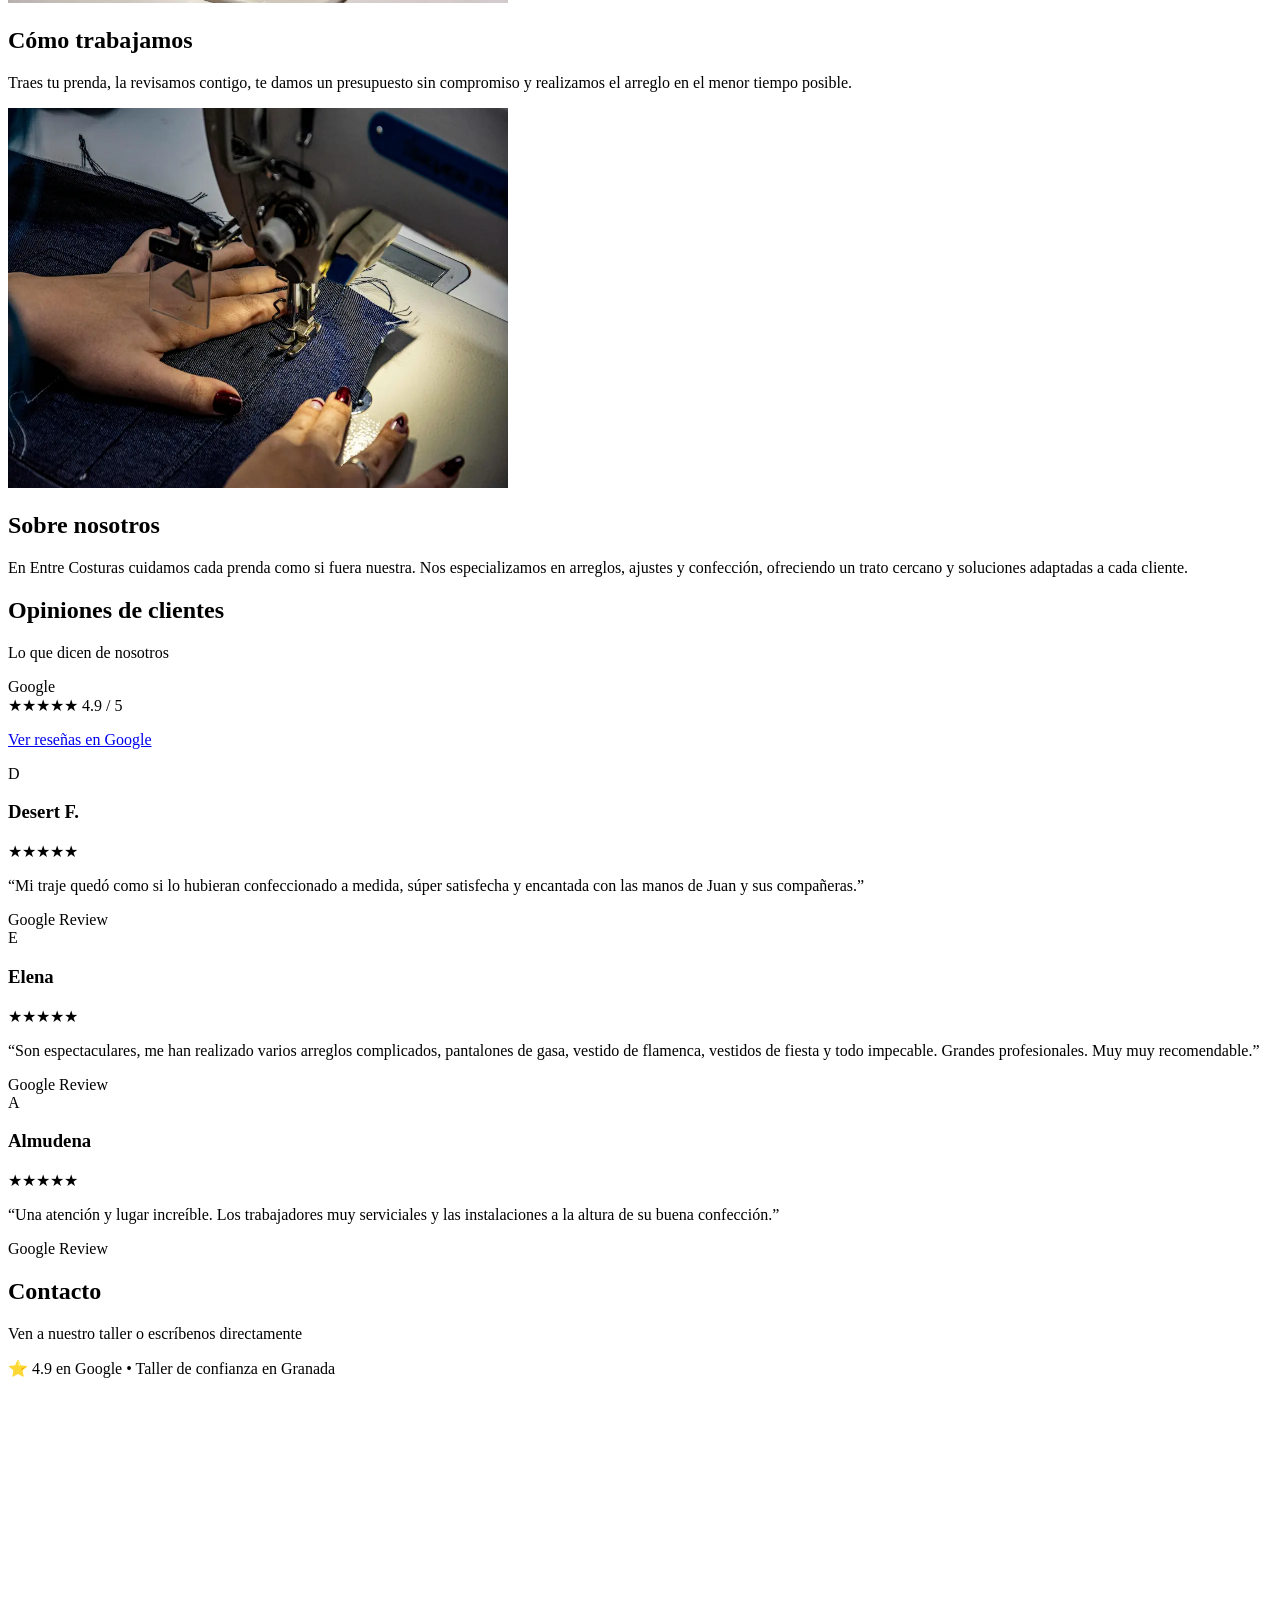
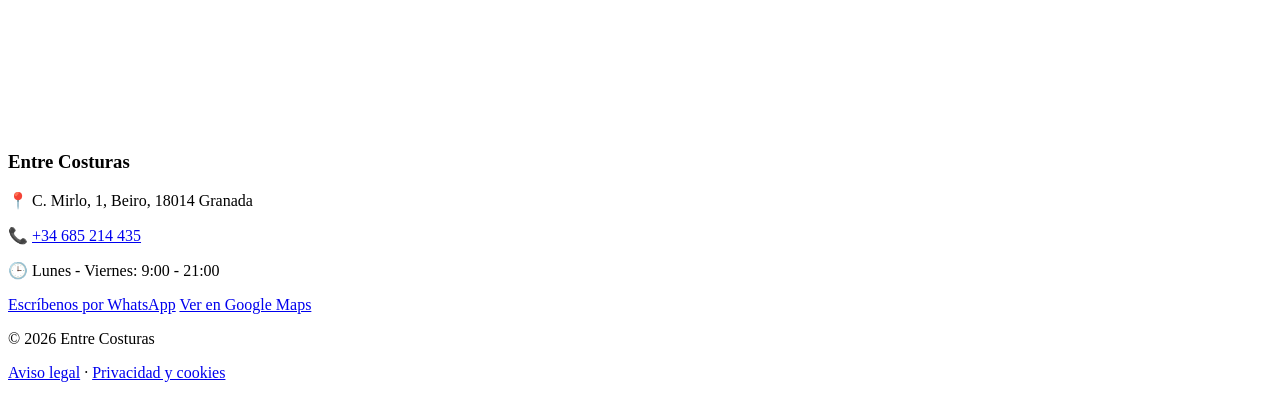
==== commit e8caf084: "Resize de iconos e imagenes" ====
--- a/index.html
+++ b/index.html
@@ -42,15 +42,12 @@
     <meta property="og:image:width" content="1200" />
     <meta property="og:image:height" content="630" />
     <meta name="twitter:card" content="summary_large_image" />
-
-    <link rel="stylesheet" href="css/style.css" />
-    <link rel="preconnect" href="https://fonts.googleapis.com" />
-    <link rel="preconnect" href="https://fonts.gstatic.com" crossorigin />
-    <link
-      href="https://fonts.googleapis.com/css2?family=Open+Sans:wght@400;600&family=Poppins:wght@500;600;700&display=swap"
-      rel="stylesheet"
-    />
-
+    <link rel="preload" href="fonts/poppins-latin-600-normal.woff2" as="font" type="font/woff2" crossorigin />
+    <link rel="preload" href="fonts/open-sans-latin-400-normal.woff2" as="font" type="font/woff2" crossorigin />
+    <link rel="stylesheet" href="css/fonts.css" />
+
+    
+      
     <script type="application/ld+json">
       {
         "@context": "https://schema.org",
@@ -94,8 +91,8 @@
         ><img
           src="images/logo-claro.webp"
           alt="Entre Costuras"
-          width="900"
-          height="316"
+          width="340"
+          height="120"
       /></a>
 
       <button
@@ -159,7 +156,7 @@
           <div class="card">
             <div class="icon-circle">
               <img
-                src="images/icons/jeans.png"
+                src="images/icons/jeans.webp"
                 alt=""
                 width="36"
                 height="36"
@@ -175,7 +172,7 @@
           <div class="card">
             <div class="icon-circle">
               <img
-                src="images/icons/zipper.png"
+                src="images/icons/zipper.webp"
                 alt=""
                 width="36"
                 height="36"
@@ -189,7 +186,7 @@
           <div class="card">
             <div class="icon-circle">
               <img
-                src="images/icons/dress.png"
+                src="images/icons/dress.webp"
                 alt=""
                 width="36"
                 height="36"
@@ -205,7 +202,7 @@
           <div class="card">
             <div class="icon-circle">
               <img
-                src="images/icons/tshirt.png"
+                src="images/icons/tshirt.webp"
                 alt=""
                 width="36"
                 height="36"
@@ -222,7 +219,7 @@
           <div class="card">
             <div class="icon-circle">
               <img
-                src="images/icons/dress.png"
+                src="images/icons/dress.webp"
                 alt=""
                 width="36"
                 height="36"
@@ -238,7 +235,7 @@
           <div class="card">
             <div class="icon-circle">
               <img
-                src="images/icons/jeans.png"
+                src="images/icons/jeans.webp"
                 alt=""
                 width="36"
                 height="36"
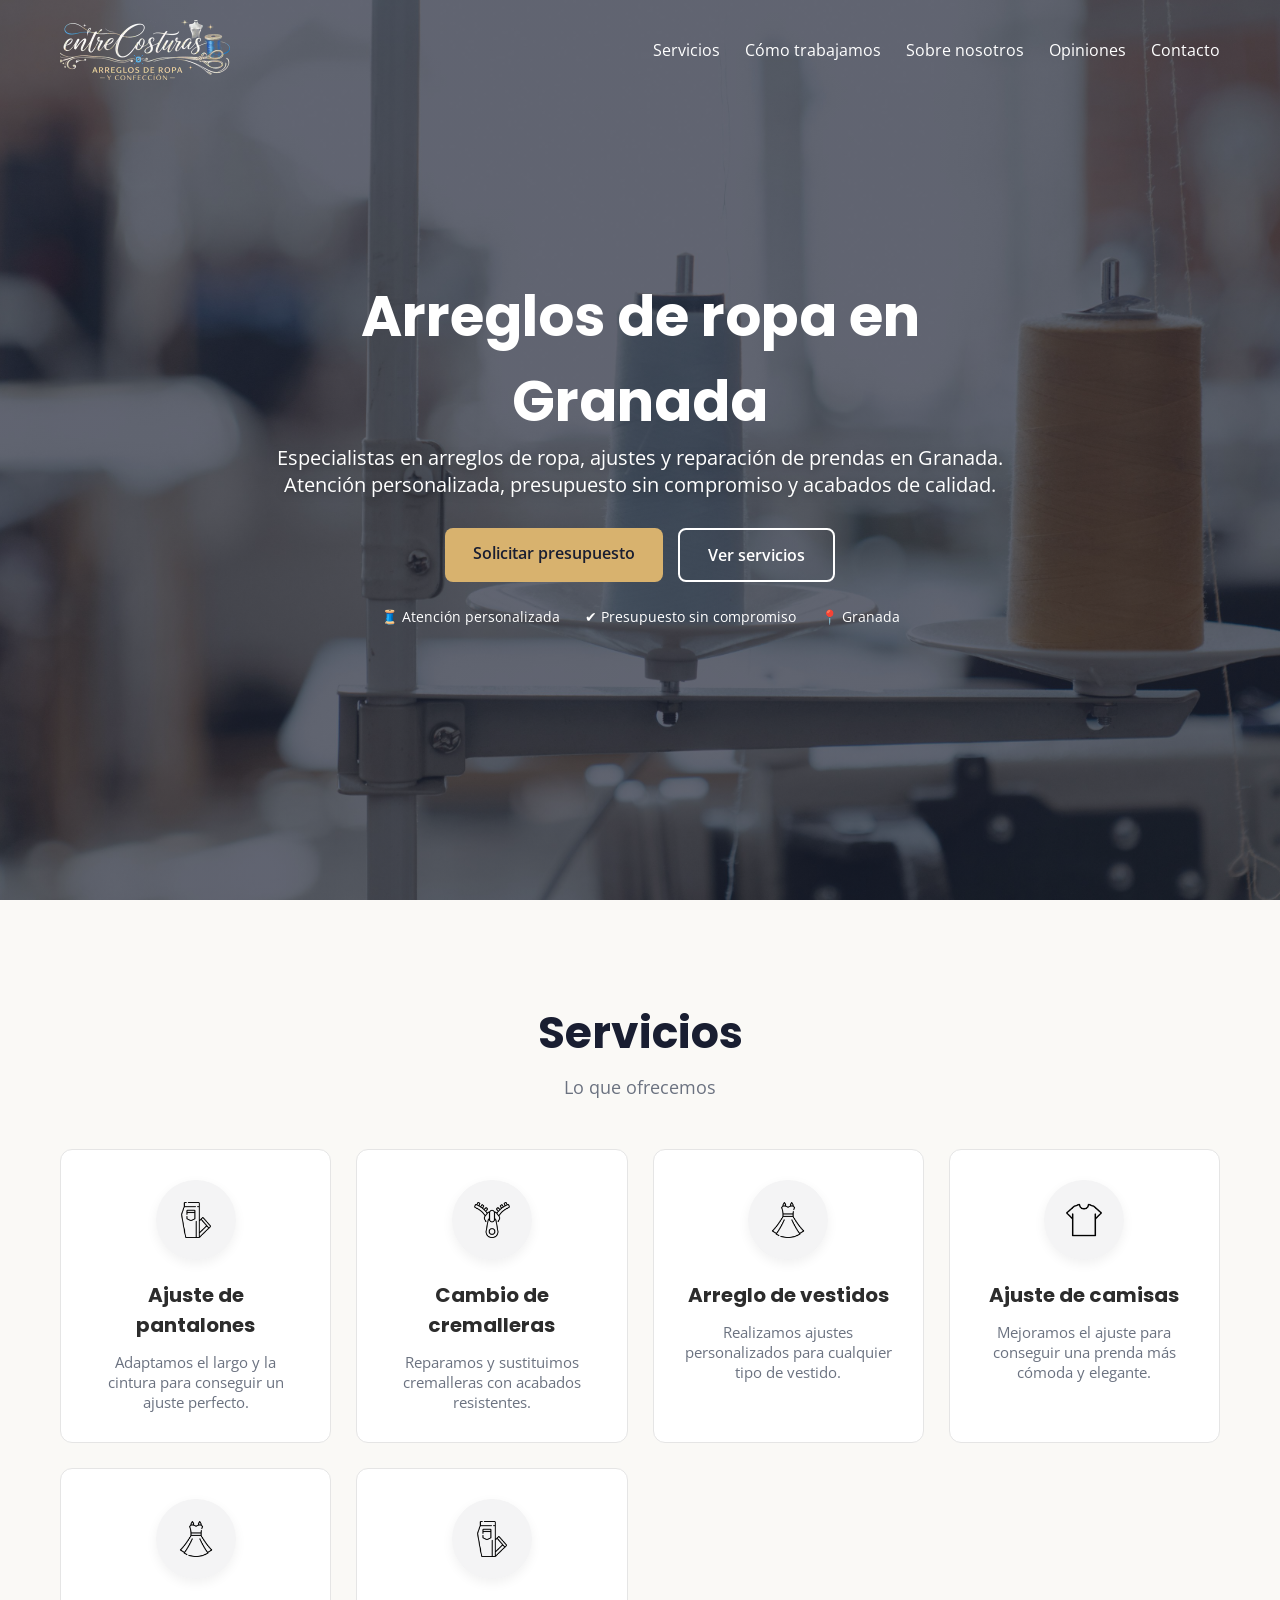
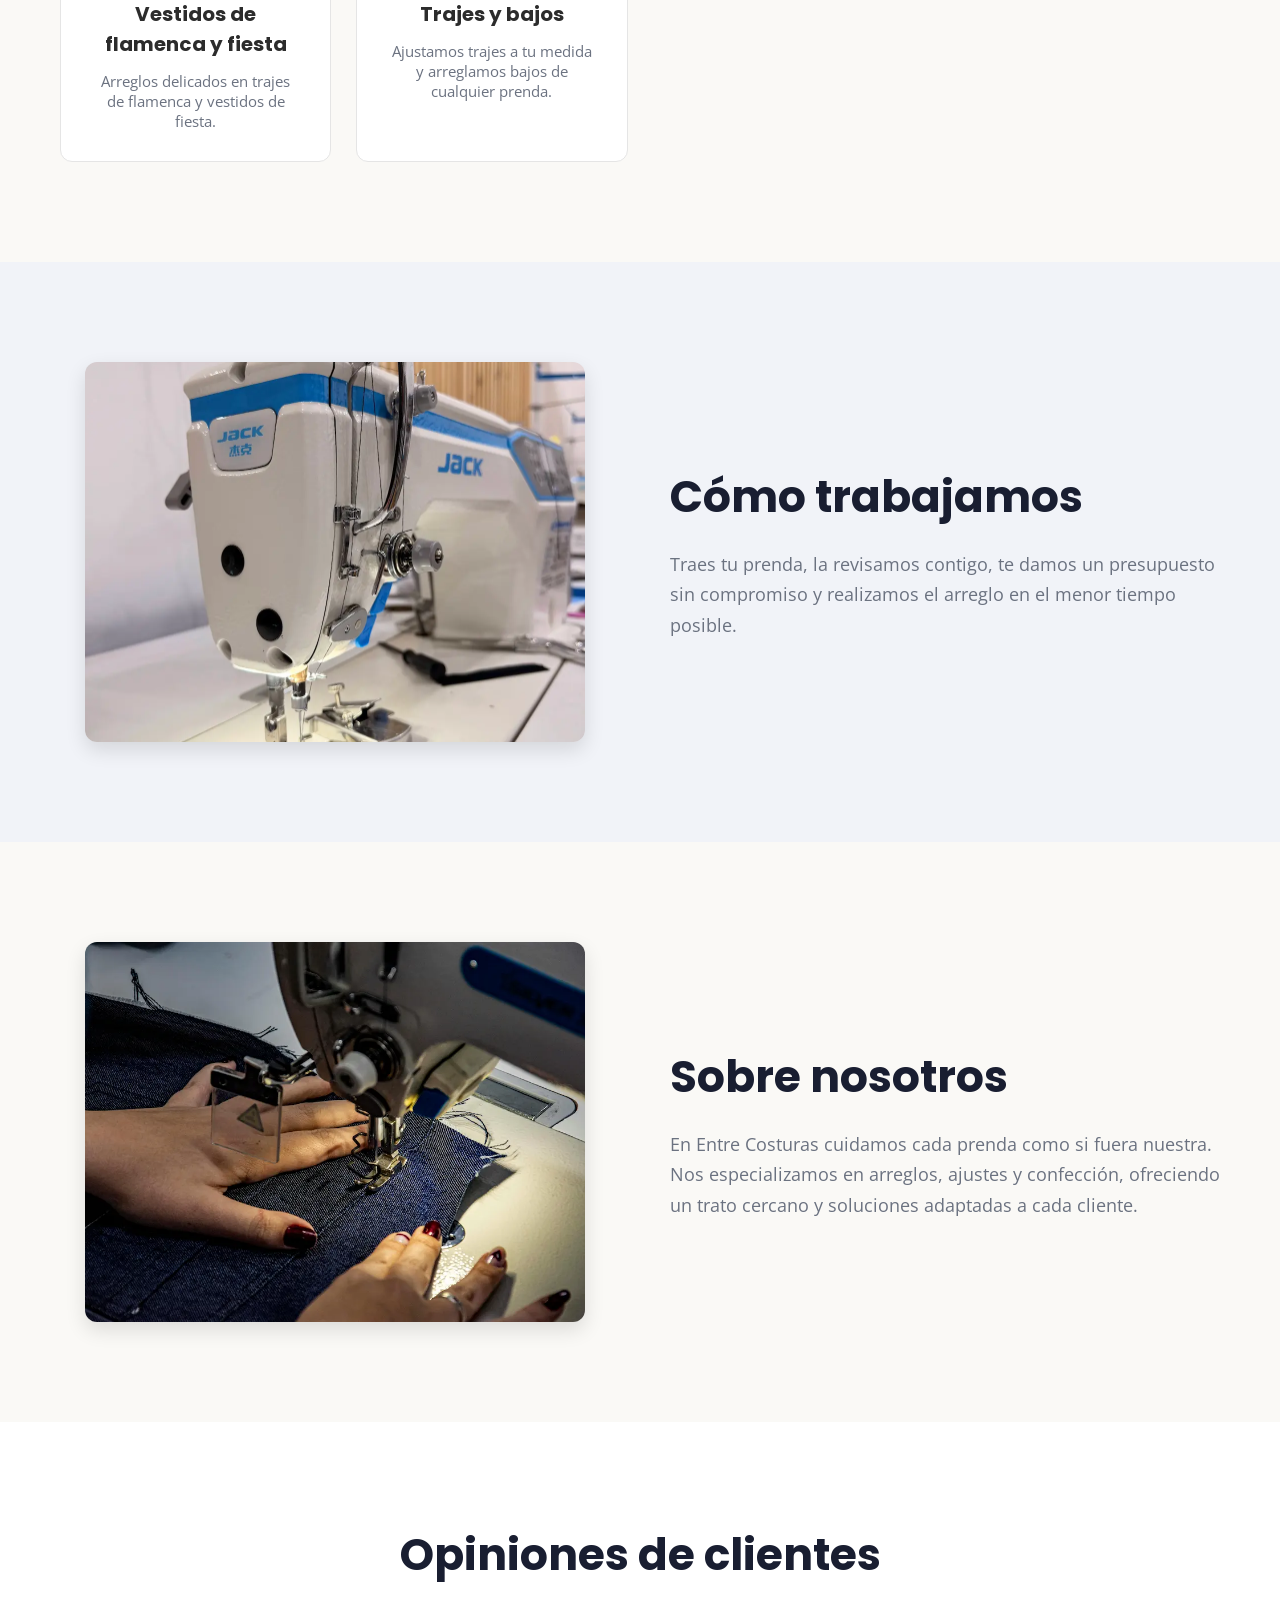
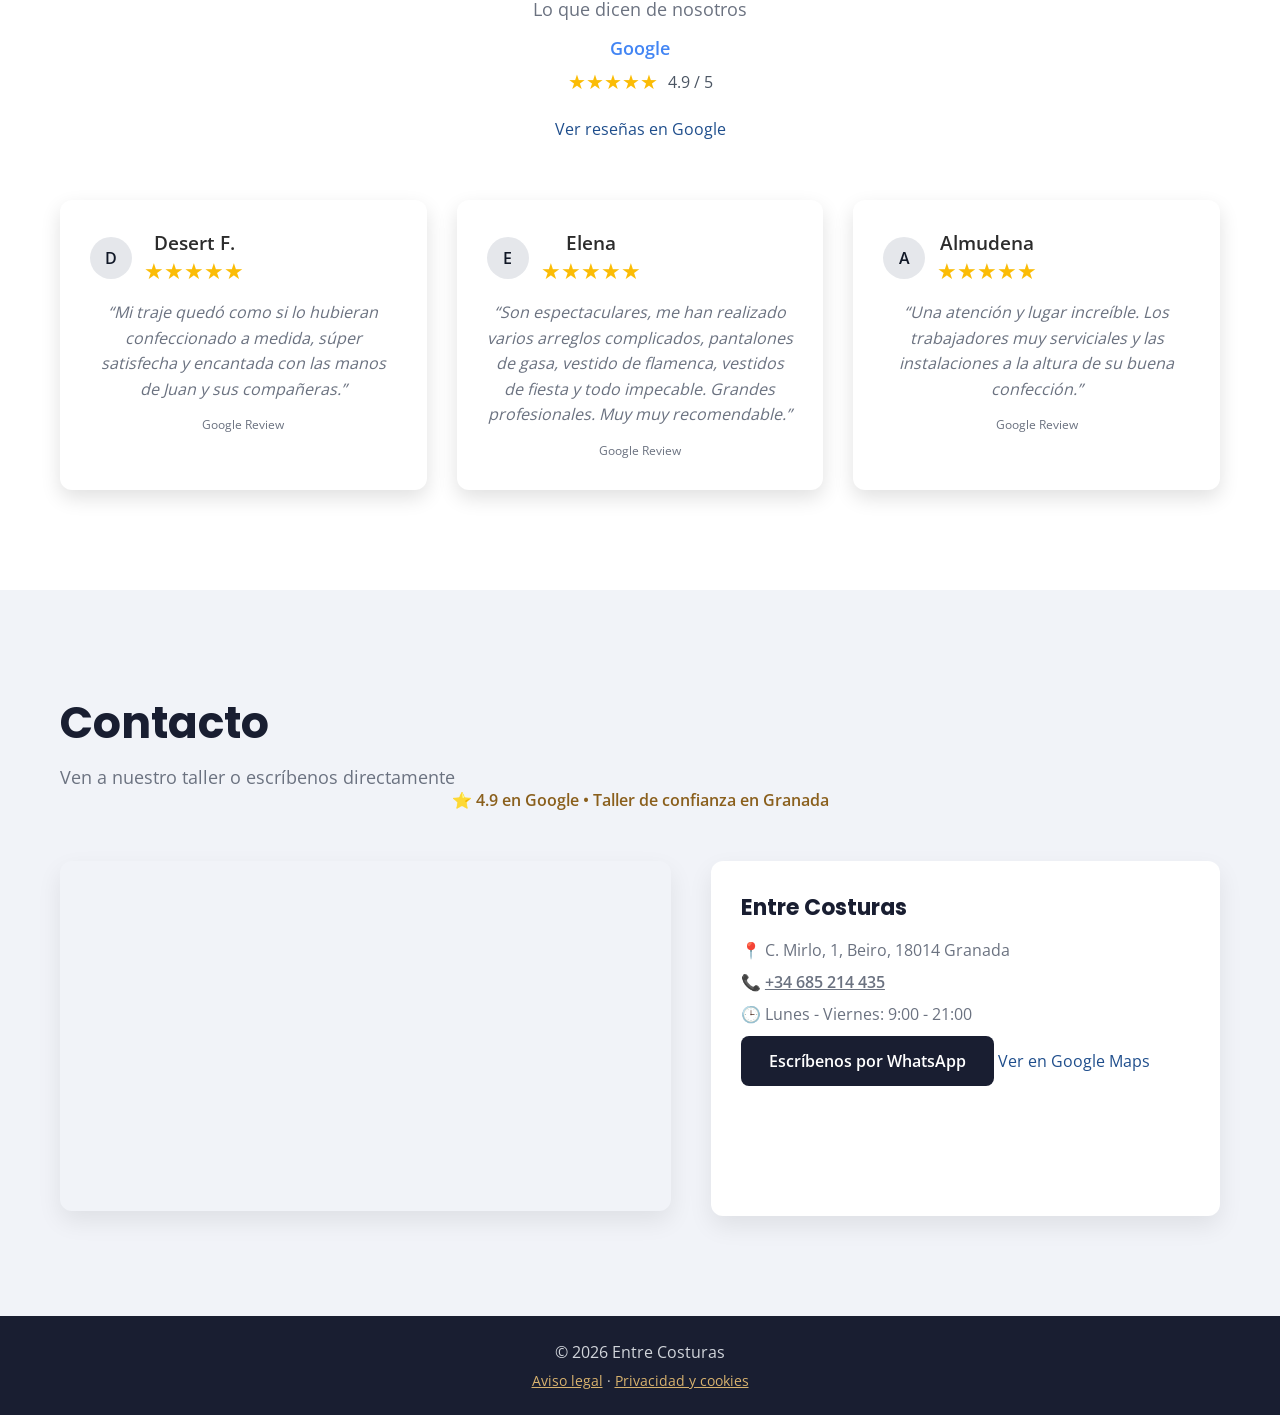
==== commit 728038a9: "Corrección de head" ====
--- a/index.html
+++ b/index.html
@@ -8,7 +8,7 @@
       name="description"
       content="Arreglos de ropa en Granada: ajustes, cremalleras, vestidos y confección. Atención personalizada y presupuesto sin compromiso por WhatsApp."
     />
-    <link rel="icon" href="images/favicon.ico" sizes="any" />
+    <link rel="icon" href="images/favicon.svg" type="image/svg+xml" />
     <link
       rel="icon"
       type="image/png"
@@ -22,7 +22,7 @@
       href="images/favicon-192.png"
     />
     <link rel="apple-touch-icon" href="images/apple-touch-icon.png" />
-    <link rel="canonical" href="https://.netlify.app/" />
+    <link rel="canonical" href="https://proyecto-entre-costuras.pages.dev/" />
 
     <meta property="og:type" content="website" />
     <meta property="og:locale" content="es_ES" />
@@ -44,7 +44,7 @@
     <meta name="twitter:card" content="summary_large_image" />
     <link rel="preload" href="fonts/poppins-latin-600-normal.woff2" as="font" type="font/woff2" crossorigin />
     <link rel="preload" href="fonts/open-sans-latin-400-normal.woff2" as="font" type="font/woff2" crossorigin />
-    <link rel="stylesheet" href="css/fonts.css" />
+    <link rel="stylesheet" href="css/style.css" />
 
     
       
--- a/css/style.css
+++ b/css/style.css
@@ -0,0 +1,1027 @@
+/* ==========================================
+   DESIGN TOKENS
+========================================== */
+
+:root {
+
+  /* ===== Colores ===== */
+
+  --color-primary: #2F5D50;
+  --color-primary-dark: #264A40;
+
+  --color-secondary: #D8B26E;
+  --color-secondary-dark: #B89048;
+
+  --color-accent: #C89B4B;
+  --color-accent-dark: #B68432;
+
+  --color-background: #FAF9F6;
+  --color-surface: #FFFFFF;
+
+  --color-text: #2C2C2C;
+  --color-text-light: #6B7280;
+
+  --color-border: #E5E5E5;
+  --color-overlay: rgba(0, 0, 0, .55);
+  --color-shadow: rgba(0, 0, 0, .08);
+
+  --color-whatsapp: #25D366;
+
+
+  /* ===== Tipografía ===== */
+
+  --font-heading: 'Poppins', sans-serif;
+  --font-body: 'Open Sans', sans-serif;
+
+  --font-weight-regular: 400;
+  --font-weight-medium: 500;
+  --font-weight-semibold: 600;
+  --font-weight-bold: 700;
+
+
+  /* ===== Tamaños ===== */
+
+  --fs-200: .875rem;
+  --fs-300: 1rem;
+  --fs-400: 1.125rem;
+  --fs-500: 1.5rem;
+  --fs-600: 2rem;
+  --fs-700: 2.75rem;
+  --fs-800: 3.5rem;
+
+
+  /* ===== Espaciado ===== */
+
+  --space-100: .5rem;
+  --space-200: 1rem;
+  --space-300: 1.5rem;
+  --space-400: 2rem;
+  --space-500: 3rem;
+  --space-600: 5rem;
+
+
+  /* ===== Componentes ===== */
+
+  --radius-sm: 8px;
+  --radius-md: 12px;
+  --radius-lg: 20px;
+
+  --shadow-sm: 0 4px 12px rgba(0, 0, 0, .08);
+  --shadow-md: 0 8px 20px rgba(0, 0, 0, .12);
+
+
+  /* ===== Layout ===== */
+
+  --container-width: 1200px;
+
+
+  /* ===== Animaciones ===== */
+
+  --transition-fast: .2s ease;
+  --transition-normal: .3s ease;
+}
+
+
+/* ==========================================
+   RESET
+========================================== */
+
+* {
+  margin: 0;
+  padding: 0;
+  box-sizing: border-box;
+}
+
+
+/* ==========================================
+   BASE
+========================================== */
+
+html {
+  scroll-behavior: smooth;
+}
+
+body {
+  font-family: var(--font-body);
+  background-color: var(--color-background);
+  color: var(--color-text);
+}
+
+
+/* ==========================================
+   HEADER
+========================================== */
+
+.header {
+  position: fixed;
+  top: 0;
+  width: 100%;
+  z-index: 1000;
+
+  display: flex;
+  justify-content: space-between;
+  align-items: center;
+
+  padding: 20px 60px;
+
+  background: transparent;
+  border-bottom: none;
+
+  transition: var(--transition-normal);
+}
+
+.header.scrolled {
+  background: rgba(255, 255, 255, .95);
+  border-bottom: 1px solid var(--color-border);
+}
+
+
+/* ===== LOGO ===== */
+
+.logo {
+  font-family: var(--font-heading);
+  font-size: 24px;
+  font-weight: var(--font-weight-semibold);
+  color: var(--color-accent);
+}
+
+
+/* ===== NAV ===== */
+
+.nav {
+  display: flex;
+  align-items: center;
+}
+
+.nav a {
+  text-decoration: none;
+  color: var(--color-surface);
+  margin-left: 25px;
+  font-weight: var(--font-weight-medium);
+  transition: var(--transition-fast);
+}
+
+.nav a:hover {
+  color: var(--color-accent);
+}
+
+.header.scrolled .nav a {
+  color: var(--color-text);
+}
+
+.header.scrolled .nav a:hover {
+  color: var(--color-accent);
+}
+
+
+/* ==========================================
+   HERO
+========================================== */
+
+.hero {
+  height: 100vh;
+
+  background:
+    linear-gradient(
+      var(--color-overlay),
+      var(--color-overlay)
+    ),
+    url("../images/pexels-cottonbro-4614114.jpg")
+    center / cover no-repeat;
+
+
+  display: flex;
+  align-items: center;
+  justify-content: center;
+
+  text-align: center;
+
+  padding: 0 20px;
+}
+
+.hero-content {
+  max-width: 750px;
+  color: var(--color-surface);
+}
+
+.hero h1 {
+  font-family: var(--font-heading);
+  font-size: var(--fs-800);
+  color: var(--color-surface);
+}
+
+.hero p {
+  font-size: 20px;
+  margin-bottom: 30px;
+  text-shadow: 0 2px 10px rgba(0, 0, 0, .35);
+}
+
+
+/* ===== HERO BUTTONS ===== */
+
+.hero-buttons {
+  display: flex;
+  justify-content: center;
+  gap: 15px;
+  flex-wrap: wrap;
+}
+
+.hero-features {
+  display: flex;
+  justify-content: center;
+  gap: 25px;
+  flex-wrap: wrap;
+  margin-top: 25px;
+  color: var(--color-surface);
+  font-size: var(--fs-200);
+}
+
+
+/* ==========================================
+   BUTTONS
+========================================== */
+
+.btn {
+  display: inline-block;
+
+  padding: 14px 28px;
+
+  background: var(--color-accent);
+  color: var(--color-surface);
+
+  text-decoration: none;
+
+  border-radius: var(--radius-sm);
+
+  font-weight: var(--font-weight-semibold);
+
+  transition: var(--transition-fast);
+}
+
+.btn:hover {
+  transform: translateY(-2px);
+  background: var(--color-accent-dark);
+}
+
+
+/* ==========================================
+   SECTIONS
+========================================== */
+
+.section {
+  padding: 100px 60px;
+}
+
+
+/* ==========================================
+   SECTION TITLES
+========================================== */
+
+.section-title-block {
+  text-align: center;
+  margin-bottom: 50px;
+}
+
+.section-title-block h2,
+.section > h2 {
+  font-family: var(--font-heading);
+  font-size: var(--fs-700);
+  color: var(--color-text);
+  font-weight: var(--font-weight-bold);
+  margin-bottom: 10px;
+}
+
+.section-title-block p,
+.section > p {
+  color: var(--color-text-light);
+  font-size: var(--fs-400);
+}
+
+.label {
+  color: var(--color-accent);
+  font-size: 14px;
+  text-transform: uppercase;
+  font-weight: var(--font-weight-semibold);
+  letter-spacing: 2px;
+}
+
+
+/* ==========================================
+   SERVICIOS
+========================================== */
+
+.grid {
+  display: grid;
+  grid-template-columns: repeat(auto-fit, minmax(240px, 1fr));
+  gap: 25px;
+
+  max-width: var(--container-width);
+  margin: 0 auto;
+}
+
+
+/* ===== CARDS ===== */
+
+.card {
+  background: var(--color-surface);
+
+  border: 1px solid var(--color-border);
+  border-radius: var(--radius-md);
+
+  padding: 30px;
+
+  text-align: center;
+
+  transition: var(--transition-normal);
+}
+
+.card:hover {
+  transform: translateY(-8px);
+  box-shadow: 0 12px 30px var(--color-shadow);
+}
+
+.card h3 {
+  font-family: var(--font-heading);
+  font-size: 20px;
+  margin-bottom: 12px;
+}
+
+.card p {
+  color: var(--color-text-light);
+  font-size: 15px;
+}
+
+
+/* ===== ICONOS ===== */
+
+.icon-circle {
+  width: 80px;
+  height: 80px;
+
+  margin: 0 auto 20px;
+
+  border-radius: 50%;
+
+  background: #f4f4f5;
+
+  display: flex;
+  align-items: center;
+  justify-content: center;
+
+  box-shadow: 0 4px 12px rgba(0, 0, 0, .06);
+
+  transition: var(--transition-normal);
+}
+
+.icon-circle img {
+  width: 36px;
+  height: 36px;
+  object-fit: contain;
+}
+
+.card:hover .icon-circle {
+  transform: scale(1.08);
+  background: var(--color-accent);
+}
+
+.card:hover .icon-circle img {
+  filter: brightness(0) invert(1);
+}
+
+
+/* ==========================================
+   CÓMO TRABAJAMOS / SOBRE NOSOTROS
+========================================== */
+
+.about-container {
+  display: flex;
+  align-items: center;
+  justify-content: space-between;
+
+  gap: 60px;
+
+  max-width: var(--container-width);
+  margin: 0 auto;
+}
+
+.about-image {
+  flex: 1;
+  display: flex;
+  justify-content: center;
+}
+
+.about-image img {
+  width: 100%;
+  max-width: 500px;
+  height: 380px;
+
+  object-fit: cover;
+
+  border-radius: var(--radius-md);
+
+  display: block;
+
+  box-shadow: 0 8px 20px rgba(0, 0, 0, .12);
+}
+
+.about-text {
+  flex: 1;
+}
+
+.about-text h2 {
+  font-family: var(--font-heading);
+  font-size: var(--fs-700);
+
+  color: var(--color-text);
+
+  margin-bottom: 20px;
+}
+
+.about-text p {
+  font-size: 18px;
+  line-height: 1.7;
+
+  color: var(--color-text-light);
+}
+
+
+/* ==========================================
+   FONDOS DE SECCIONES
+========================================== */
+
+.about {
+  background: #f8f8f8;
+}
+
+.dark,
+.section-dark {
+  background: #f8f8f8;
+}
+
+.section-light {
+  background: var(--color-background);
+}
+
+.reviews-section {
+  background: var(--color-surface);
+}
+
+.contact-section {
+  background: #f8f8f8;
+}
+
+
+/* ==========================================
+   RESEÑAS
+========================================== */
+
+.reviews-header {
+  text-align: center;
+  margin-bottom: 60px;
+}
+
+.google-rating {
+  margin-top: 15px;
+  color: #4b5563;
+}
+
+.google-logo {
+  font-weight: var(--font-weight-bold);
+  color: #4285F4;
+  font-size: 18px;
+}
+
+.rating {
+  display: flex;
+  justify-content: center;
+  align-items: center;
+
+  gap: 10px;
+  margin: 8px 0;
+}
+
+.rating .stars {
+  color: #fbbc05;
+  font-size: 20px;
+}
+
+
+/* ===== REVIEW GRID ===== */
+
+.reviews-grid {
+  display: grid;
+  grid-template-columns: repeat(3, 1fr);
+
+  gap: 30px;
+
+  max-width: var(--container-width);
+  margin: 50px auto 0;
+}
+
+
+/* ===== REVIEW CARD ===== */
+
+.review-card {
+  background: var(--color-surface);
+
+  padding: 30px;
+
+  border-radius: var(--radius-md);
+
+  box-shadow: var(--shadow-md);
+
+  text-align: center;
+
+  transition: var(--transition-normal);
+}
+
+.review-card:hover {
+  transform: translateY(-6px);
+}
+
+.review-top {
+  display: flex;
+  align-items: center;
+
+  gap: 12px;
+  margin-bottom: 15px;
+}
+
+.avatar {
+  width: 42px;
+  height: 42px;
+
+  border-radius: 50%;
+
+  background: #e5e7eb;
+
+  display: flex;
+  align-items: center;
+  justify-content: center;
+
+  font-weight: var(--font-weight-semibold);
+  color: #111827;
+}
+
+.review-card h4 {
+  margin: 0;
+  font-size: 16px;
+}
+
+.review-card p {
+  color: var(--color-text-light);
+  font-style: italic;
+  line-height: 1.6;
+  margin: 10px 0;
+}
+
+.source {
+  font-size: 12px;
+  color: #9ca3af;
+}
+
+.stars {
+  color: #fbbc05;
+  font-size: 22px;
+  margin-bottom: 15px;
+} 
+
+
+/* ==========================================
+   CONTACTO
+========================================== */
+
+.contact-container {
+  display: grid;
+  grid-template-columns: 1.2fr 1fr;
+
+  gap: 40px;
+
+  max-width: var(--container-width);
+
+  margin: 50px auto 0;
+
+  align-items: stretch;
+}
+
+.contact-map iframe {
+  width: 100%;
+
+  border-radius: var(--radius-md);
+
+  box-shadow: 0 10px 25px rgba(0, 0, 0, .08);
+}
+
+.contact-card {
+  background: var(--color-surface);
+
+  border-radius: var(--radius-md);
+
+  padding: 30px;
+
+  box-shadow: 0 10px 25px rgba(0, 0, 0, .08);
+}
+
+.contact-card h3 {
+  font-family: var(--font-heading);
+  font-size: 22px;
+
+  margin-bottom: 15px;
+
+  color: #111827;
+}
+
+.contact-info p {
+  margin: 10px 0;
+  color: var(--color-text-light);
+}
+
+.link {
+  display: inline-block;
+
+  margin-top: 15px;
+
+  color: #4285F4;
+
+  text-decoration: none;
+
+  font-weight: var(--font-weight-medium);
+}
+
+.link:hover {
+  text-decoration: underline;
+}
+
+.badge {
+  text-align: center;
+  color: var(--color-accent);
+  font-weight: var(--font-weight-semibold);
+}
+
+
+/* ==========================================
+   WHATSAPP FLOAT
+========================================== */
+
+.whatsapp-float {
+  position: fixed;
+
+  bottom: 25px;
+  right: 25px;
+
+  z-index: 1000;
+
+  display: flex;
+  justify-content: center;
+  align-items: center;
+
+  width: 55px;
+  height: 55px;
+
+  background: var(--color-whatsapp);
+  color: var(--color-surface);
+
+  font-size: 24px;
+
+  text-decoration: none;
+
+  border-radius: 50%;
+
+  box-shadow: var(--shadow-md);
+
+  opacity: 0;
+  visibility: hidden;
+
+  transform: translateY(20px);
+
+  transition: var(--transition-normal);
+}
+
+.whatsapp-float.show {
+  opacity: 1;
+  visibility: visible;
+  transform: translateY(0);
+}
+
+.whatsapp-float.show:hover {
+  transform: translateY(0) scale(1.1);
+}
+
+.whatsapp-float img {
+  width: 28px;
+  height: 28px;
+}
+
+
+/* ==========================================
+   FOOTER
+========================================== */
+
+.footer {
+  background: #111827;
+  color: #d1d5db;
+
+  text-align: center;
+
+  padding: 25px;
+}
+
+
+/* ==========================================
+   ANIMACIONES
+========================================== */
+
+@keyframes fadeUp {
+
+  from {
+    opacity: 0;
+    transform: translateY(30px);
+  }
+
+  to {
+    opacity: 1;
+    transform: translateY(0);
+  }
+
+}
+
+.hero-content h1 {
+  animation: fadeUp .8s ease forwards;
+}
+
+.hero-content p {
+  animation: fadeUp .8s ease forwards;
+  animation-delay: .2s;
+  opacity: 0;
+}
+
+.hero-content .btn {
+  animation: fadeUp .8s ease forwards;
+  animation-delay: .4s;
+  opacity: 0;
+}
+
+
+/* ==========================================
+   MENU MOBILE
+========================================== */
+
+.menu-toggle {
+  display: none;
+
+  font-size: 28px;
+
+  background: none;
+  border: none;
+
+  cursor: pointer;
+
+  color: var(--color-text);
+}
+
+.reviews-header h2 {
+  font-family: var(--font-heading);
+  font-size: var(--fs-700);
+  color: var(--color-text);
+  font-weight: var(--font-weight-bold);
+  margin-bottom: 10px;
+}
+
+.reviews-header > p {
+  color: var(--color-text-light);
+  font-size: var(--fs-400);
+  margin-bottom: 0;
+}
+
+
+/* ==========================================
+   RESPONSIVE
+========================================== */
+
+@media (max-width: 900px) {
+
+  .header {
+    padding: 15px 25px;
+  }
+
+  .menu-toggle {
+    display: block;
+  }
+
+  .nav {
+    position: absolute;
+    top: 70px;
+    right: 20px;
+    background: var(--color-surface);
+    flex-direction: column;
+    gap: 15px;
+    padding: 20px;
+    border: 1px solid var(--color-border);
+    border-radius: 10px;
+    display: none;
+  }
+
+  .nav.active {
+    display: flex;
+  }
+
+  .nav a {
+    color: var(--color-text);
+    margin-left: 0;
+  }
+
+  .hero {
+    background-attachment: scroll;
+  }
+
+  .hero h1 {
+    font-size: 38px;
+  }
+
+  .section {
+    padding: 70px 20px;
+  }
+
+  .about-container {
+    flex-direction: column;
+    text-align: center;
+    gap: 30px;
+  }
+
+  .about-image img {
+    max-width: 100%;
+  }
+
+  .about-text h2 {
+    font-size: 32px;
+  }
+
+  .about-text p {
+    font-size: 16px;
+  }
+
+}
+
+
+@media (max-width: 768px) {
+
+  .reviews-grid {
+    grid-template-columns: 1fr;
+  }
+
+  .contact-container {
+    grid-template-columns: 1fr;
+  }
+
+  .hero-buttons {
+    flex-direction: column;
+    align-items: center;
+  }
+
+}
+
+/* ===== AÑADIR AL FINAL DE css/style.css ===== */
+
+/* Anclas con header fijo */
+html { scroll-padding-top: 80px; }
+
+/* Contraste AA */
+:root {
+  --color-accent: #8A5F1C;
+  --color-accent-dark: #6F4B12;
+}
+.source { color: #6B7280; }
+
+/* Hamburguesa visible sobre hero */
+.header:not(.scrolled) .menu-toggle { color: #fff; }
+
+/* Enlaces */
+.contact-info a { color: inherit; font-weight: var(--font-weight-semibold); }
+.footer a { color: #d1d5db; }
+.footer-legal { margin-top: 8px; font-size: var(--fs-200); }
+
+/* .stars: no afectar al bloque de rating */
+.rating .stars { margin-bottom: 0; }
+
+/* Foco visible */
+:focus-visible { outline: 3px solid var(--color-primary); outline-offset: 2px; }
+
+/* Movimiento reducido */
+@media (prefers-reduced-motion: reduce) {
+  html { scroll-behavior: auto; }
+  *, *::before, *::after { animation: none !important; transition: none !important; }
+  .hero-content p, .hero-content .btn { opacity: 1; }
+}
+
+/* ===== CAMBIOS EN LÍNEAS EXISTENTES =====
+   1. En .hero: eliminar `background-attachment: fixed;`
+   2. En @media (max-width:900px): `.nav.active { display: flex; }` (sin !important)
+   3. Hero en móvil: `.hero-buttons` ya apila; sin cambios
+*/
+
+/* =====================================================
+   AÑADIR AL FINAL DE css/style.css
+   (sustituye la versión anterior de este parche)
+===================================================== */
+
+/* ===== PALETA DEL LOGO (azul marino + dorado + azul hilo) ===== */
+:root {
+  --color-primary: #191E31;        /* fondo del logo */
+  --color-primary-dark: #0F1321;
+  --color-secondary: #D8B26E;      /* dorado "ARREGLOS DE ROPA" */
+  --color-secondary-dark: #B89048;
+  --color-accent: #D8B26E;         /* dorado: solo sobre fondos oscuros */
+  --color-accent-dark: #B89048;
+  --color-blue: #1F4E8C;           /* azul hilo, enlaces/botón sobre claro */
+  --color-gold-text: #8A5F1C;      /* dorado legible sobre claro (5.6:1) */
+  --color-overlay: rgba(25, 30, 49, .68);
+  --color-bg-alt: #F1F3F8;
+}
+
+/* ===== HEADER (siempre azul marino, encaja con el logo) ===== */
+.header.scrolled {
+  background: rgba(25, 30, 49, .96);
+  border-bottom: 1px solid rgba(216, 178, 110, .25);
+}
+.header.scrolled .nav a { color: #fff; }
+.header.scrolled .nav a:hover,
+.nav a:hover { color: var(--color-secondary); }
+.menu-toggle,
+.header:not(.scrolled) .menu-toggle { color: #fff; }
+.logo { display: block; line-height: 0; }
+.logo img { height: 60px; width: auto; border-radius: var(--radius-sm); }
+
+/* ===== BOTONES ===== */
+.btn {
+  background: var(--color-primary);
+  color: #fff;
+}
+.btn:hover { background: var(--color-blue); }
+
+/* en hero (fondo oscuro): dorado + texto marino (8:1) */
+.hero .btn-primary {
+  background: var(--color-secondary);
+  color: var(--color-primary);
+}
+.hero .btn-primary:hover { background: var(--color-secondary-dark); }
+.hero .btn-secondary {
+  background: transparent;
+  color: #fff;
+  border: 2px solid #fff;
+}
+.hero .btn-secondary:hover { background: #fff; color: var(--color-primary); }
+
+/* ===== TEXTO Y DETALLES ===== */
+.section-title-block h2,
+.section > h2,
+.about-text h2,
+.reviews-header h2,
+.contact-card h3 { color: var(--color-primary); }
+
+.badge { color: var(--color-gold-text); }
+.link { color: var(--color-blue); }
+.source { color: #6B7280; }
+.contact-info a { color: inherit; font-weight: var(--font-weight-semibold); }
+
+/* ===== TARJETAS ===== */
+.card:hover .icon-circle { background: var(--color-primary); }
+
+/* ===== FONDOS ===== */
+.dark, .section-dark, .contact-section, .about { background: var(--color-bg-alt); }
+.reviews-section { background: var(--color-surface); }
+
+/* ===== FOOTER ===== */
+.footer { background: var(--color-primary); color: #d1d5db; }
+.footer a { color: var(--color-secondary); }
+.footer-legal { margin-top: 8px; font-size: var(--fs-200); }
+
+/* ===== VARIOS ===== */
+html { scroll-padding-top: 80px; }
+.rating .stars { margin-bottom: 0; }
+:focus-visible { outline: 3px solid var(--color-blue); outline-offset: 2px; }
+.header :focus-visible, .footer :focus-visible { outline-color: var(--color-secondary); }
+
+@media (prefers-reduced-motion: reduce) {
+  html { scroll-behavior: auto; }
+  *, *::before, *::after { animation: none !important; transition: none !important; }
+  .hero-content p, .hero-content .btn { opacity: 1; }
+}
+
+/* ===== CAMBIOS EN LÍNEAS EXISTENTES =====
+   1. .hero: eliminar `background-attachment: fixed;`
+   2. @media (max-width:900px): `.nav.active { display: flex; }` (sin !important)
+*/
+
+/* Menú móvil abierto (panel blanco): texto oscuro */
+@media (max-width: 900px) {
+  .header .nav a,
+  .header.scrolled .nav a { color: var(--color-text); }
+  .header .nav a:hover { color: var(--color-blue); }
+}
+
+/* ===== FUENTES EN LOCAL (reemplaza a Google Fonts) ===== */
+@font-face{font-family:'Poppins';font-style:normal;font-weight:500;font-display:swap;src:url('../fonts/poppins-latin-500-normal.woff2') format('woff2');}
+@font-face{font-family:'Poppins';font-style:normal;font-weight:600;font-display:swap;src:url('../fonts/poppins-latin-600-normal.woff2') format('woff2');}
+@font-face{font-family:'Poppins';font-style:normal;font-weight:700;font-display:swap;src:url('../fonts/poppins-latin-700-normal.woff2') format('woff2');}
+@font-face{font-family:'Open Sans';font-style:normal;font-weight:400;font-display:swap;src:url('../fonts/open-sans-latin-400-normal.woff2') format('woff2');}
+@font-face{font-family:'Open Sans';font-style:normal;font-weight:600;font-display:swap;src:url('../fonts/open-sans-latin-600-normal.woff2') format('woff2');}
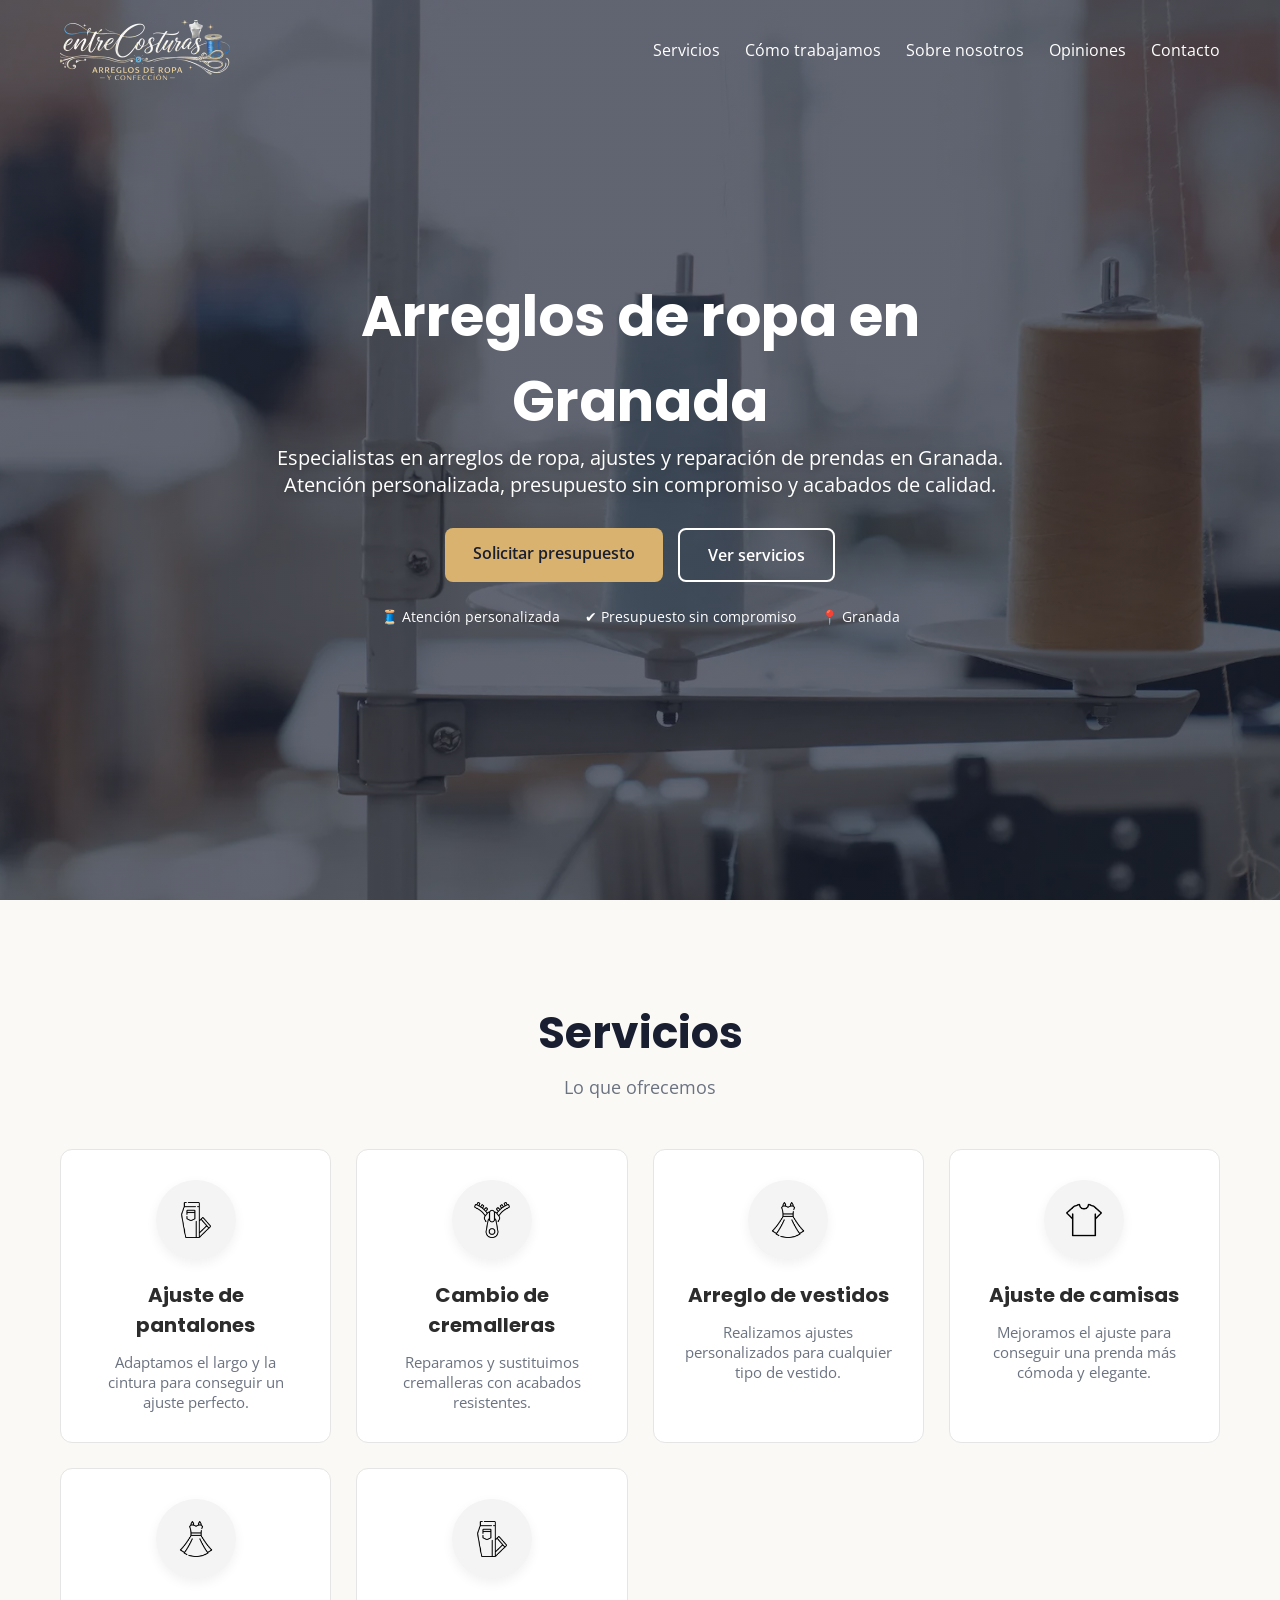
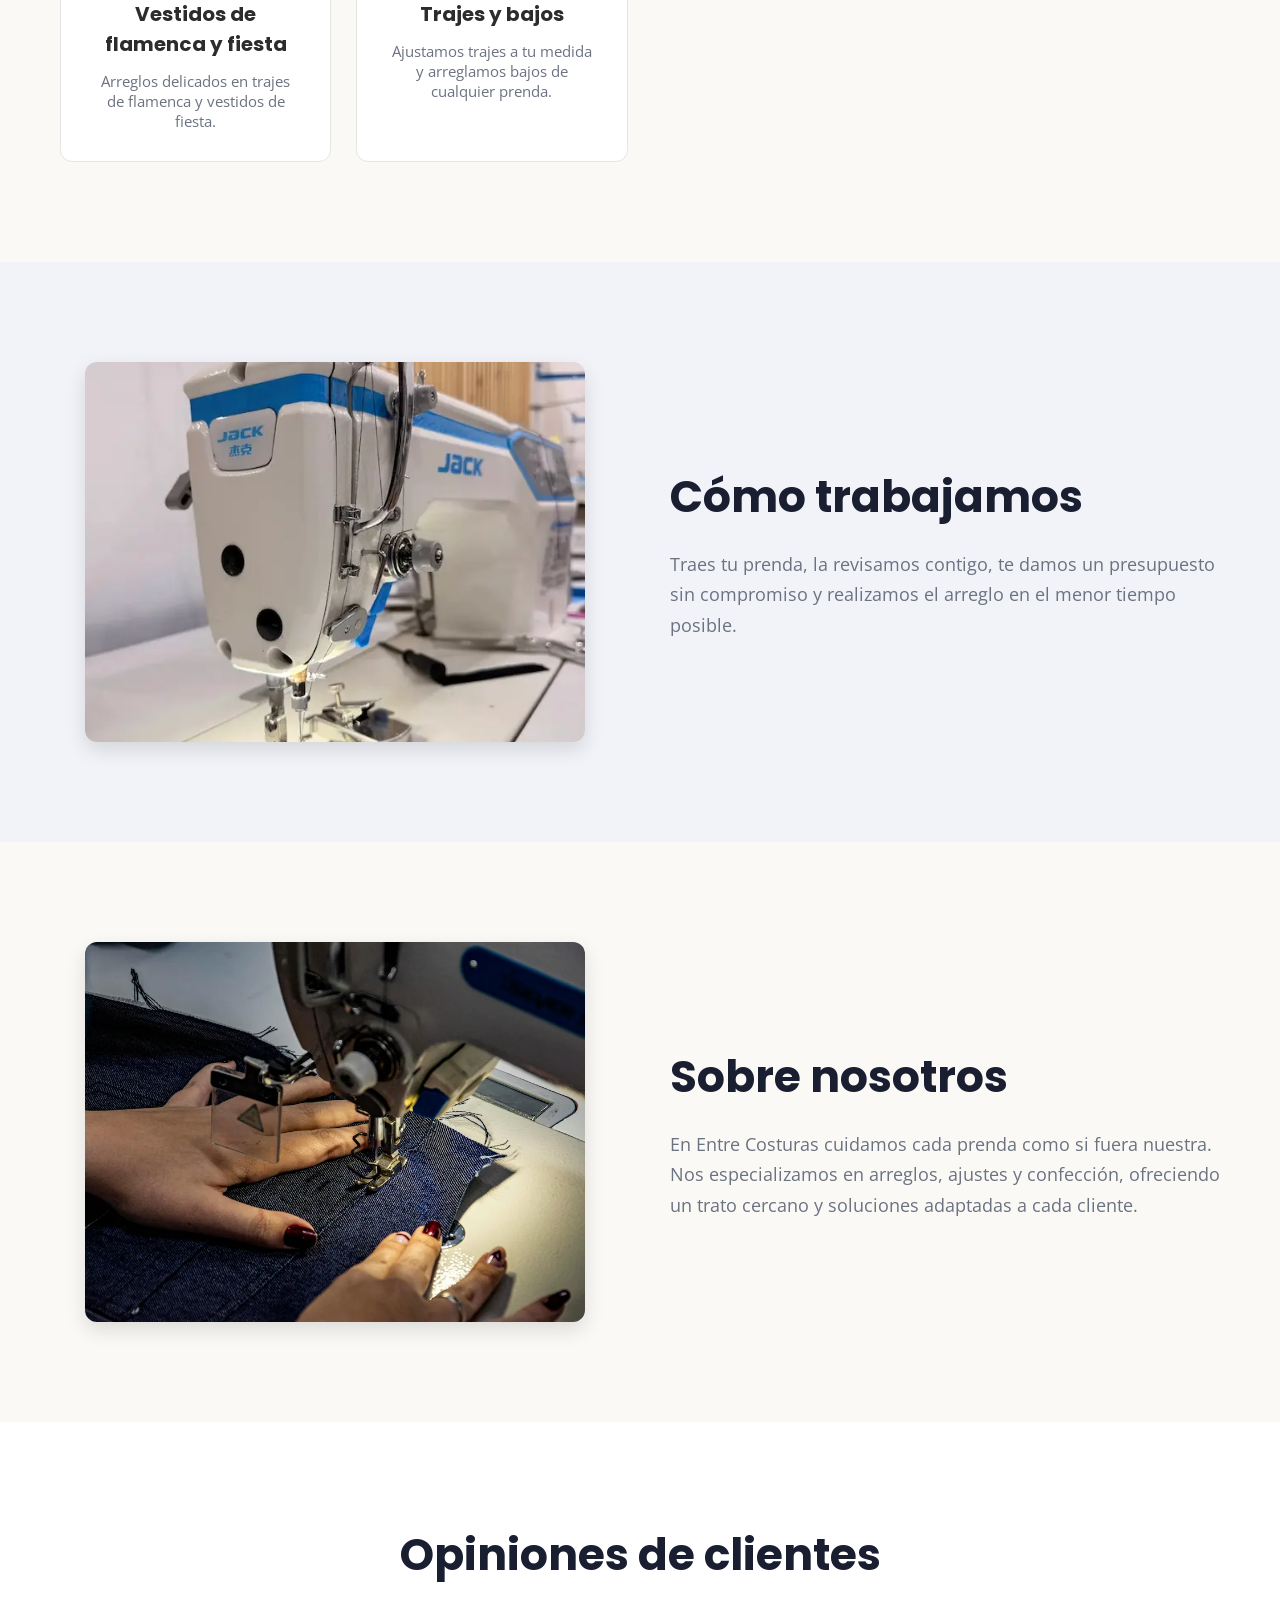
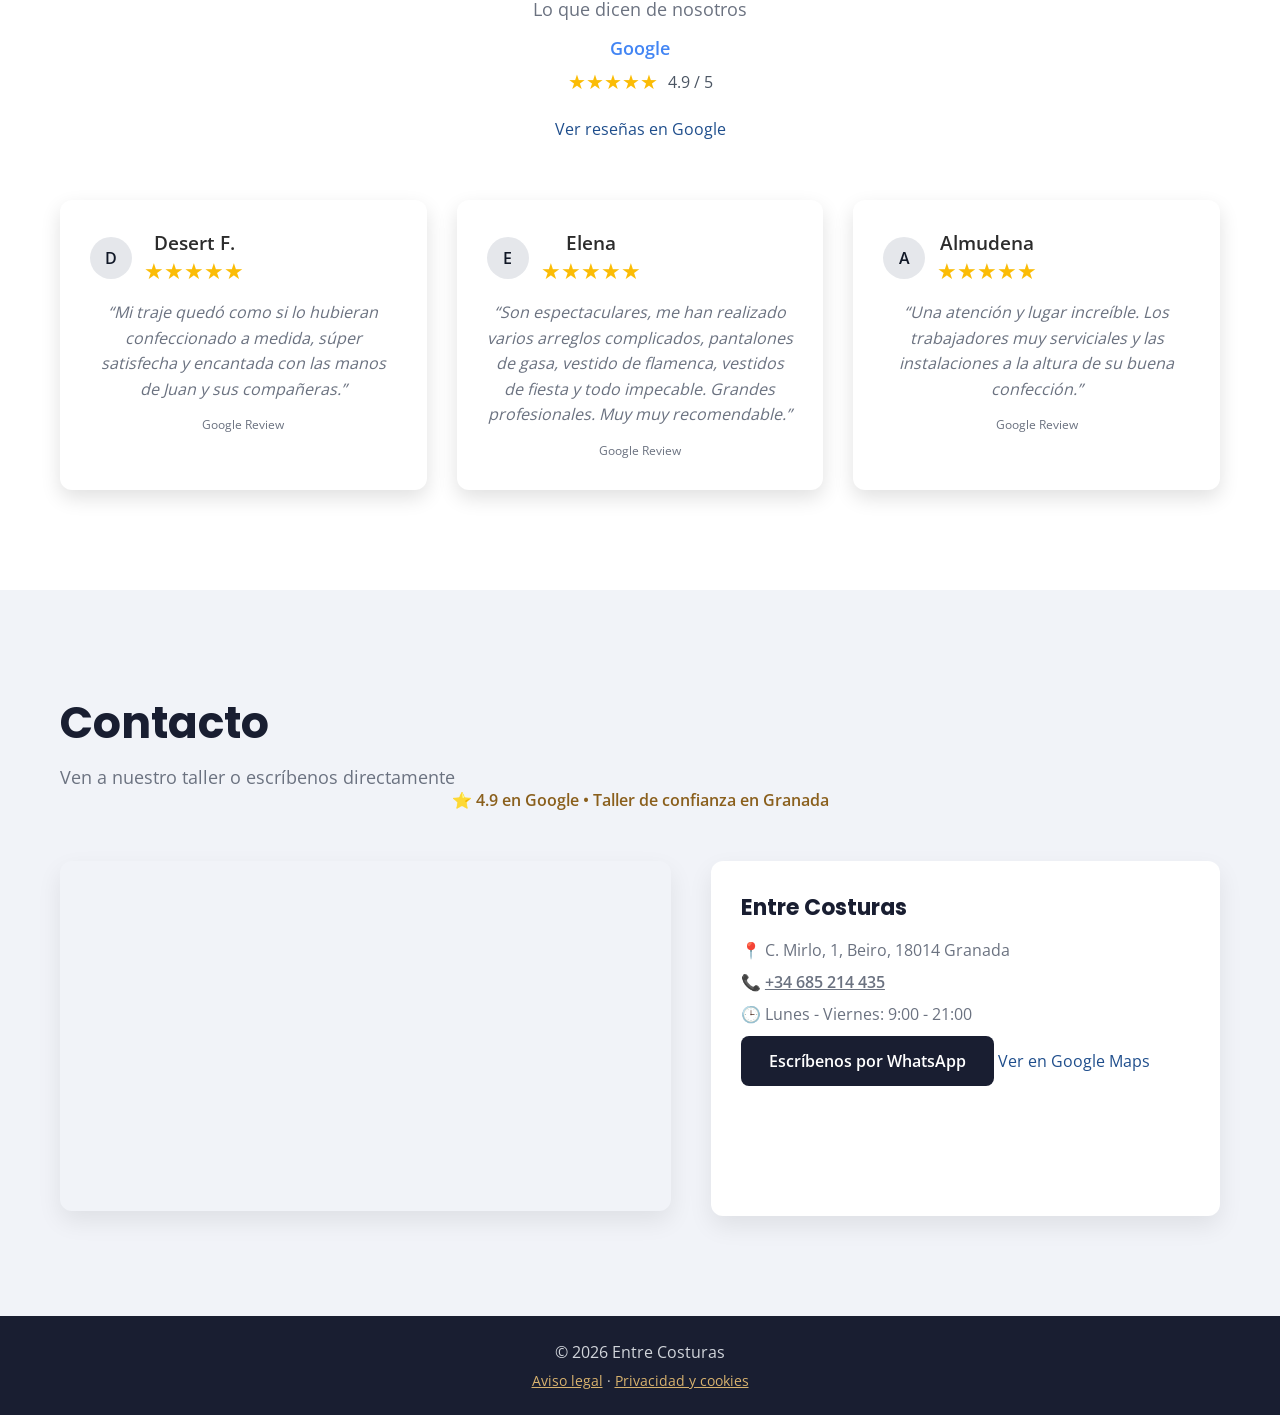
==== commit b3fccb0c: "Resize de imagen de fondo" ====
--- a/index.html
+++ b/index.html
@@ -44,6 +44,7 @@
     <meta name="twitter:card" content="summary_large_image" />
     <link rel="preload" href="fonts/poppins-latin-600-normal.woff2" as="font" type="font/woff2" crossorigin />
     <link rel="preload" href="fonts/open-sans-latin-400-normal.woff2" as="font" type="font/woff2" crossorigin />
+    <link rel="preload" as="image" href="images/hero.webp" fetchpriority="high" />
     <link rel="stylesheet" href="css/style.css" />
 
     
--- a/css/style.css
+++ b/css/style.css
@@ -186,7 +186,7 @@
       var(--color-overlay),
       var(--color-overlay)
     ),
-    url("../images/pexels-cottonbro-4614114.jpg")
+    url("../images/hero.webp")
     center / cover no-repeat;
 
 
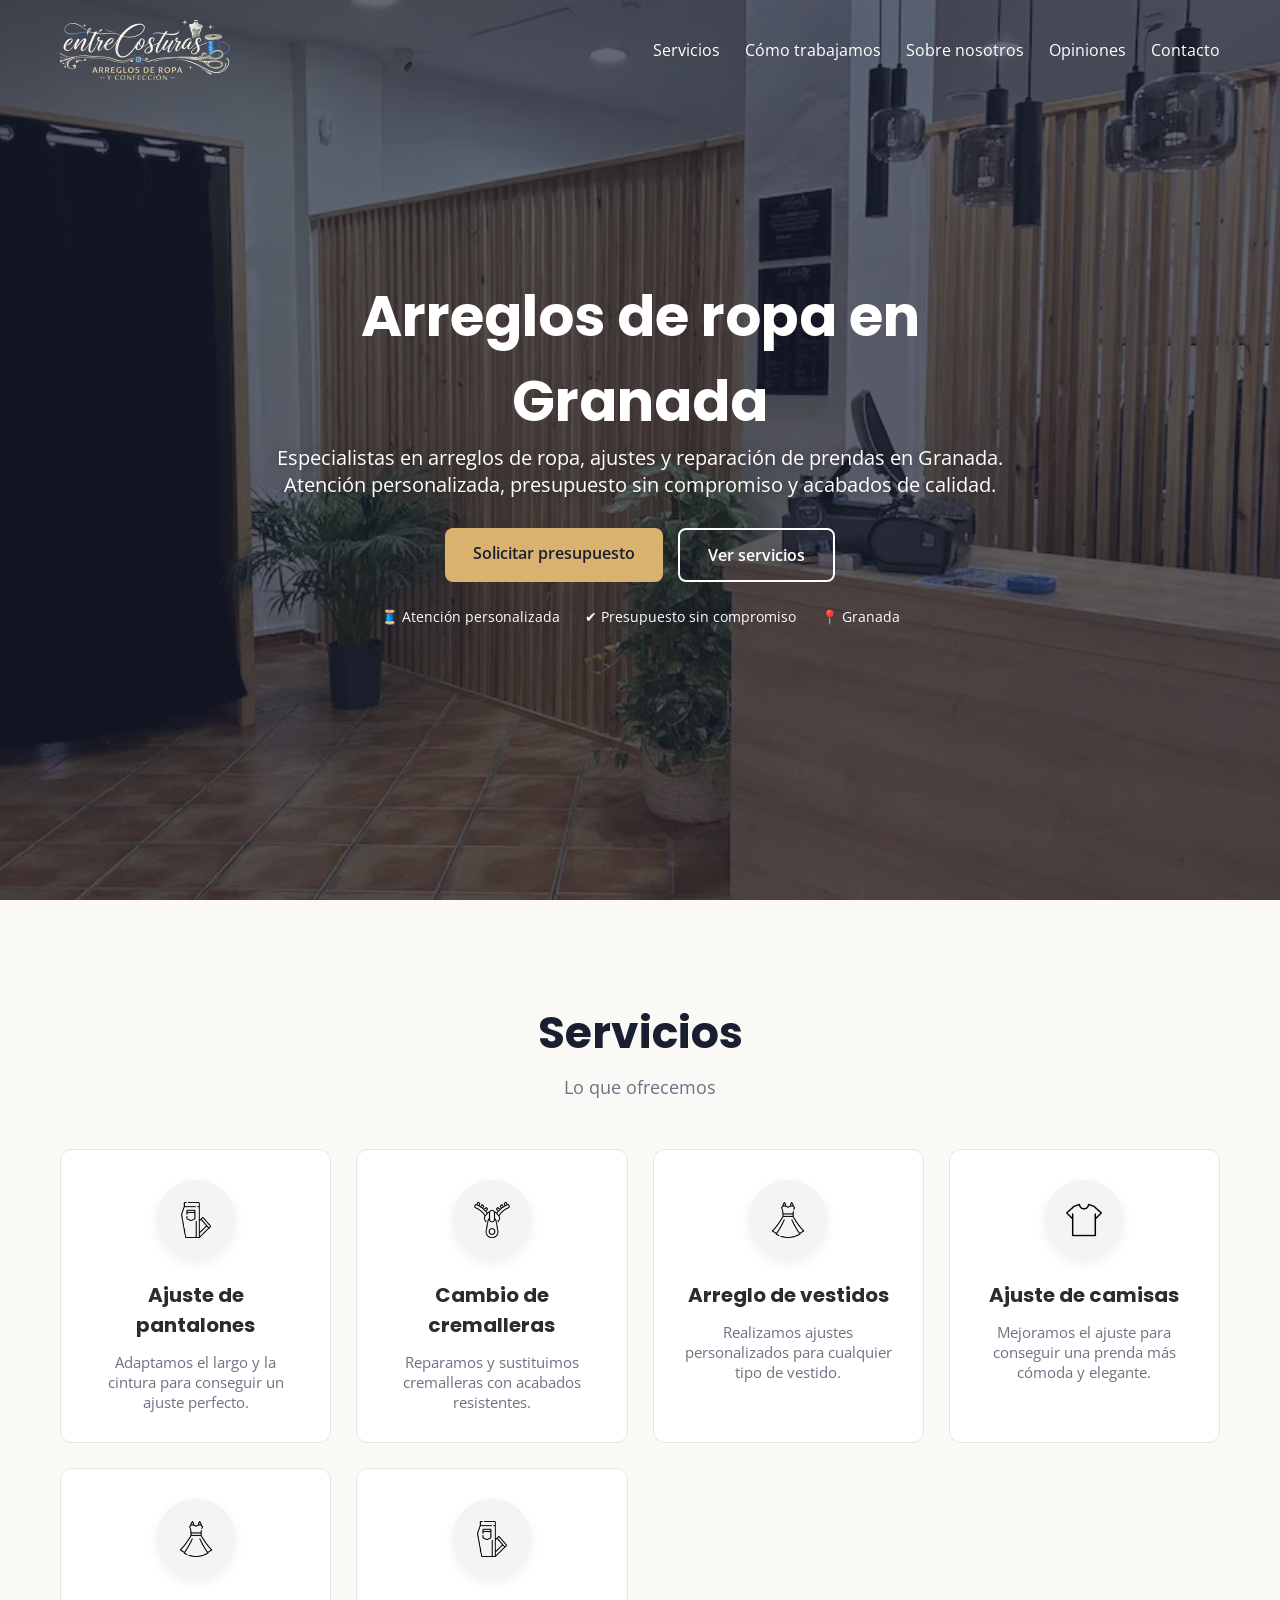
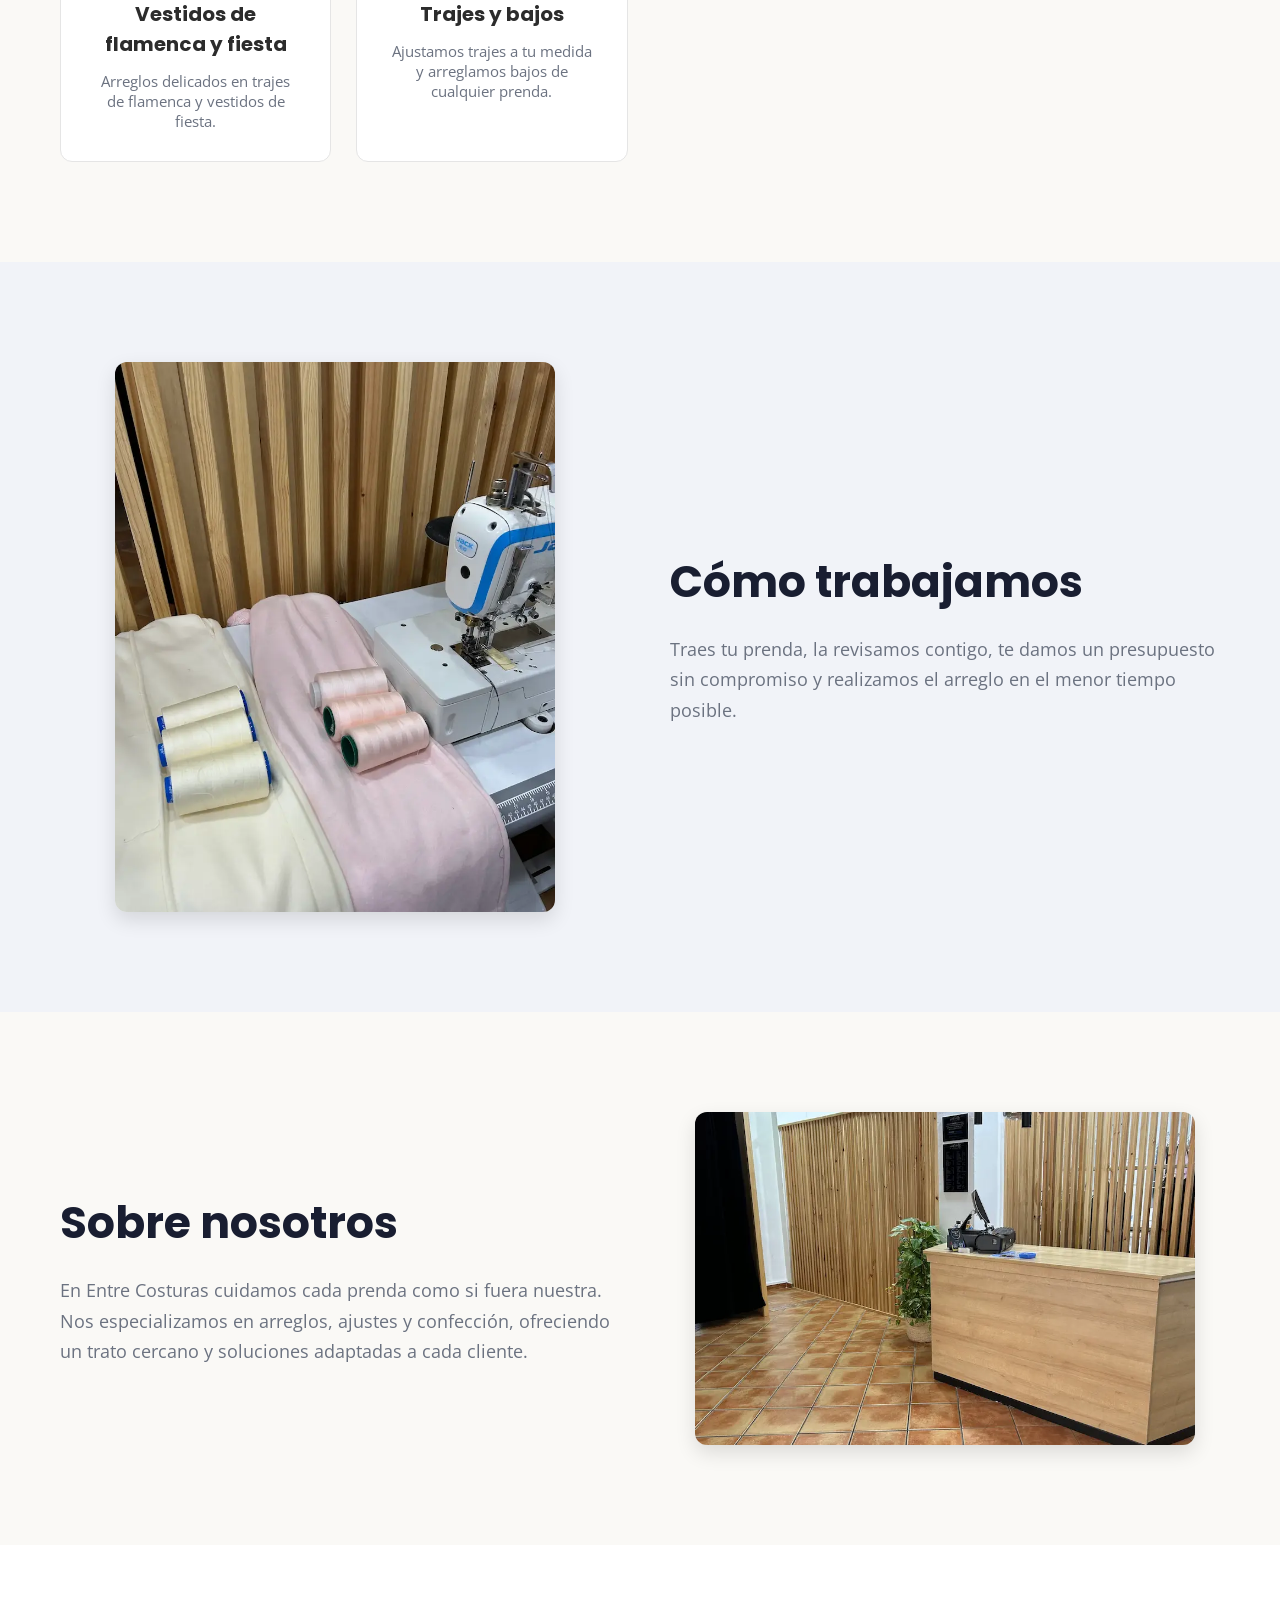
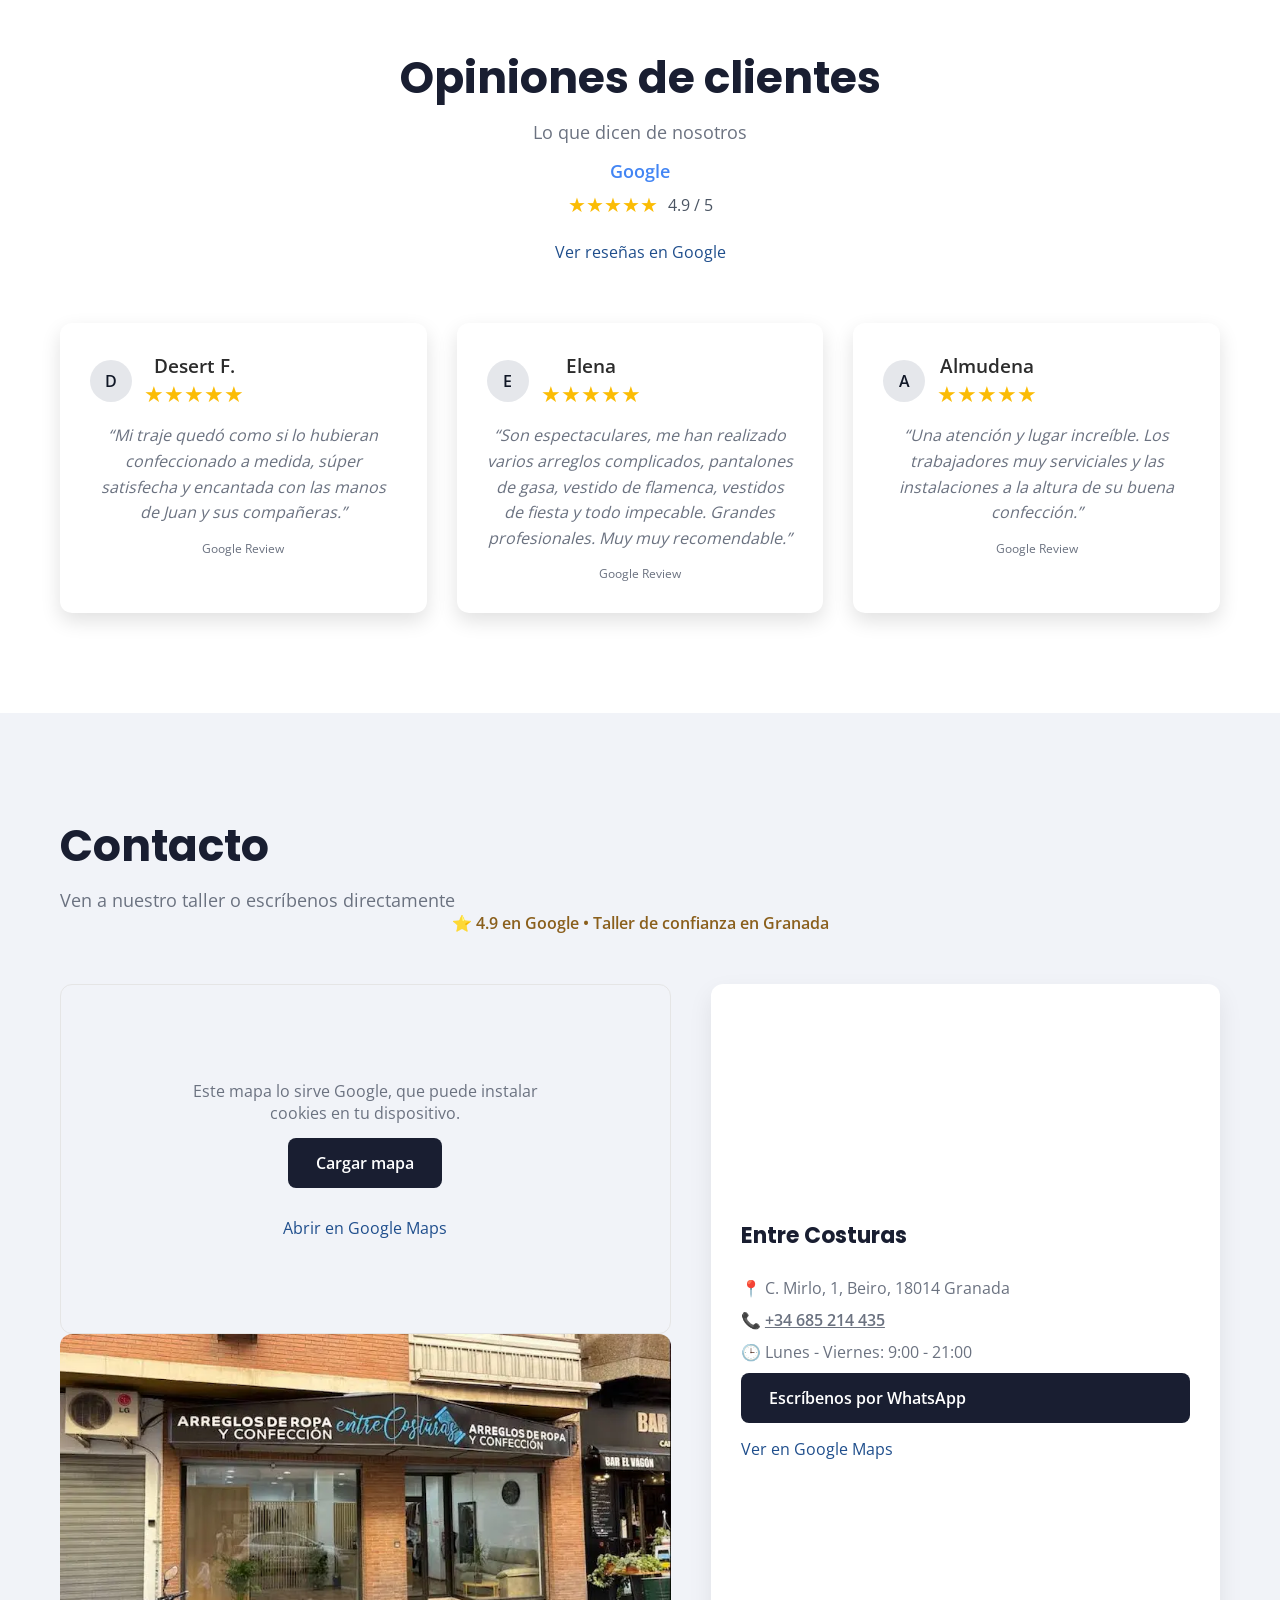
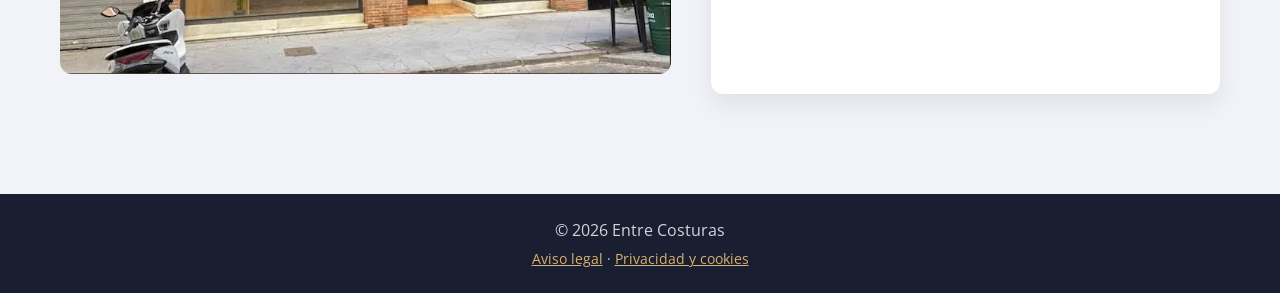
==== commit 04f3c655: "Se crean paginas de privacidad y aviso legal, se corrige seccion contacto mapa" ====
--- a/index.html
+++ b/index.html
@@ -37,14 +37,14 @@
     <meta property="og:url" content="https://proyecto-entre-costuras.pages.dev/" />
     <meta
       property="og:image"
-      content="https://proyecto-entre-costuras.pages.dev/images/og-image.jpg"
+      content="https://proyecto-entre-costuras.pages.dev/images/og-image_1"
     />
     <meta property="og:image:width" content="1200" />
     <meta property="og:image:height" content="630" />
     <meta name="twitter:card" content="summary_large_image" />
     <link rel="preload" href="fonts/poppins-latin-600-normal.woff2" as="font" type="font/woff2" crossorigin />
     <link rel="preload" href="fonts/open-sans-latin-400-normal.woff2" as="font" type="font/woff2" crossorigin />
-    <link rel="preload" as="image" href="images/hero.webp" fetchpriority="high" />
+    <link rel="preload" as="image" href="images/recepcion_entrada.webp" fetchpriority="high" />
     <link rel="stylesheet" href="css/style.css" />
 
     
@@ -55,7 +55,10 @@
         "@type": "LocalBusiness",
         "name": "Entre Costuras",
         "url": "https://proyecto-entre-costuras.pages.dev",
-        "image": "https://proyecto-entre-costuras.pages.dev/images/trabajando.webp",
+        "image": [
+  "https://proyecto-entre-costuras.pages.dev/images/fachada.webp",
+  "https://proyecto-entre-costuras.pages.dev/images/recepcion_entrada.webp"
+],
         "description": "Taller especializado en arreglos de ropa, confección y reparación de prendas en Granada.",
         "telephone": "+34685214435",
         "address": {
@@ -257,10 +260,10 @@
         <div class="about-container">
           <div class="about-image">
             <img
-              src="images/maquina.webp"
-              alt="Costurera trabajando en el taller Entre Costuras"
-              width="500"
-              height="380"
+              src="images/hilos.webp"
+              alt="Carretes de hilo de colores sobre la mesa de una máquina de coser en el taller Entre Costuras"
+              width="800"
+              height="1067"
               loading="lazy"
             />
           </div>
@@ -276,13 +279,13 @@
 
       <!-- SOBRE NOSOTROS -->
       <section id="nosotros" class="section">
-        <div class="about-container">
+        <div class="about-container reverse">
           <div class="about-image">
             <img
-              src="images/trabajando.webp"
-              alt="Interior del taller de arreglos de ropa Entre Costuras en Granada"
-              width="500"
-              height="380"
+              src="images/interior_1.webp"
+              alt="Zona de recepción del taller de arreglos Entre Costuras en Granada"
+              width="1000"
+              height="563"
               loading="lazy"
             />
           </div>
@@ -296,6 +299,7 @@
           </div>
         </div>
       </section>
+      
 
       <!-- RESEÑAS -->
       <section id="opiniones" class="section section-dark reviews-section">
@@ -381,16 +385,13 @@
 
         <div class="contact-container">
           <div class="contact-map">
-            <iframe
-              title="Mapa de Entre Costuras en Granada"
-              src="https://www.google.com/maps?q=C.%20Mirlo,%201,%20Beiro,%2018014%20Granada&output=embed"
-              width="100%"
-              height="350"
-              style="border: 0"
-              loading="lazy"
-              referrerpolicy="no-referrer-when-downgrade"
-            ></iframe>
-          </div>
+  <div class="map-placeholder" id="map-placeholder">
+    <p>Este mapa lo sirve Google, que puede instalar cookies en tu dispositivo.</p>
+    <button type="button" class="btn" id="load-map">Cargar mapa</button>
+    <a class="link" href="https://www.google.com/maps?q=C.%20Mirlo,%201,%20Beiro,%2018014%20Granada" target="_blank" rel="noopener">Abrir en Google Maps</a>
+  </div>
+  <img class="contact-photo" src="images/fachada.webp" alt="Fachada del taller Entre Costuras en la calle Mirlo, Granada" width="800" height="445" loading="lazy" />
+</div>
 
           <div class="contact-card">
             <h3>Entre Costuras</h3>
--- a/css/style.css
+++ b/css/style.css
@@ -186,7 +186,7 @@
       var(--color-overlay),
       var(--color-overlay)
     ),
-    url("../images/hero.webp")
+    url("../images/recepcion_entrada.webp")
     center / cover no-repeat;
 
 
@@ -1024,4 +1024,50 @@
 @font-face{font-family:'Poppins';font-style:normal;font-weight:600;font-display:swap;src:url('../fonts/poppins-latin-600-normal.woff2') format('woff2');}
 @font-face{font-family:'Poppins';font-style:normal;font-weight:700;font-display:swap;src:url('../fonts/poppins-latin-700-normal.woff2') format('woff2');}
 @font-face{font-family:'Open Sans';font-style:normal;font-weight:400;font-display:swap;src:url('../fonts/open-sans-latin-400-normal.woff2') format('woff2');}
-@font-face{font-family:'Open Sans';font-style:normal;font-weight:600;font-display:swap;src:url('../fonts/open-sans-latin-600-normal.woff2') format('woff2');}+@font-face{font-family:'Open Sans';font-style:normal;font-weight:600;font-display:swap;src:url('../fonts/open-sans-latin-600-normal.woff2') format('woff2');}
+
+.hero { background-image:
+  linear-gradient(var(--color-overlay), var(--color-overlay)),
+  url("../images/recepcion_entrada.webp"); }
+
+.about-image img { height: auto; aspect-ratio: 4 / 5; object-fit: cover; max-width: 440px; }
+
+.contact-photo { width: 100%; height: auto; border-radius: var(--radius-md); margin-bottom: 15px; }
+
+.about-container.reverse { flex-direction: row-reverse; }
+
+@media (max-width: 900px) {
+  .about-container.reverse { flex-direction: column; }
+}
+
+#nosotros .about-image img { aspect-ratio: 3 / 2; max-width: 500px; }
+
+/* ===== (páginas legales) ===== */
+.legal { max-width: 800px; margin: 0 auto; padding: 130px 20px 60px; line-height: 1.7; }
+.legal h1 { font-family: var(--font-heading); color: var(--color-primary); font-size: var(--fs-600); margin-bottom: 8px; }
+.legal h2 { font-family: var(--font-heading); color: var(--color-primary); font-size: var(--fs-500); margin: 32px 0 10px; }
+.legal p, .legal li { color: var(--color-text); margin-bottom: 10px; }
+.legal ul { padding-left: 22px; }
+.legal a { color: var(--color-blue); }
+.legal-date { color: var(--color-text-light); font-size: var(--fs-200); }
+.back-link { color: #fff; text-decoration: none; font-weight: var(--font-weight-medium); }
+.back-link:hover { color: var(--color-secondary); }
+
+/* ===== (mapa bajo demanda) ===== */
+.map-placeholder {
+  min-height: 350px;
+  display: flex;
+  flex-direction: column;
+  align-items: center;
+  justify-content: center;
+  gap: 14px;
+  padding: 30px;
+  text-align: center;
+  background: var(--color-bg-alt);
+  border: 1px solid var(--color-border);
+  border-radius: var(--radius-md);
+}
+.map-placeholder p { color: var(--color-text-light); max-width: 380px; font-size: var(--fs-300); }
+button.btn { border: 0; cursor: pointer; font: inherit; font-weight: var(--font-weight-semibold); }
+
+.contact-card { display: flex; flex-direction: column; justify-content: center; }
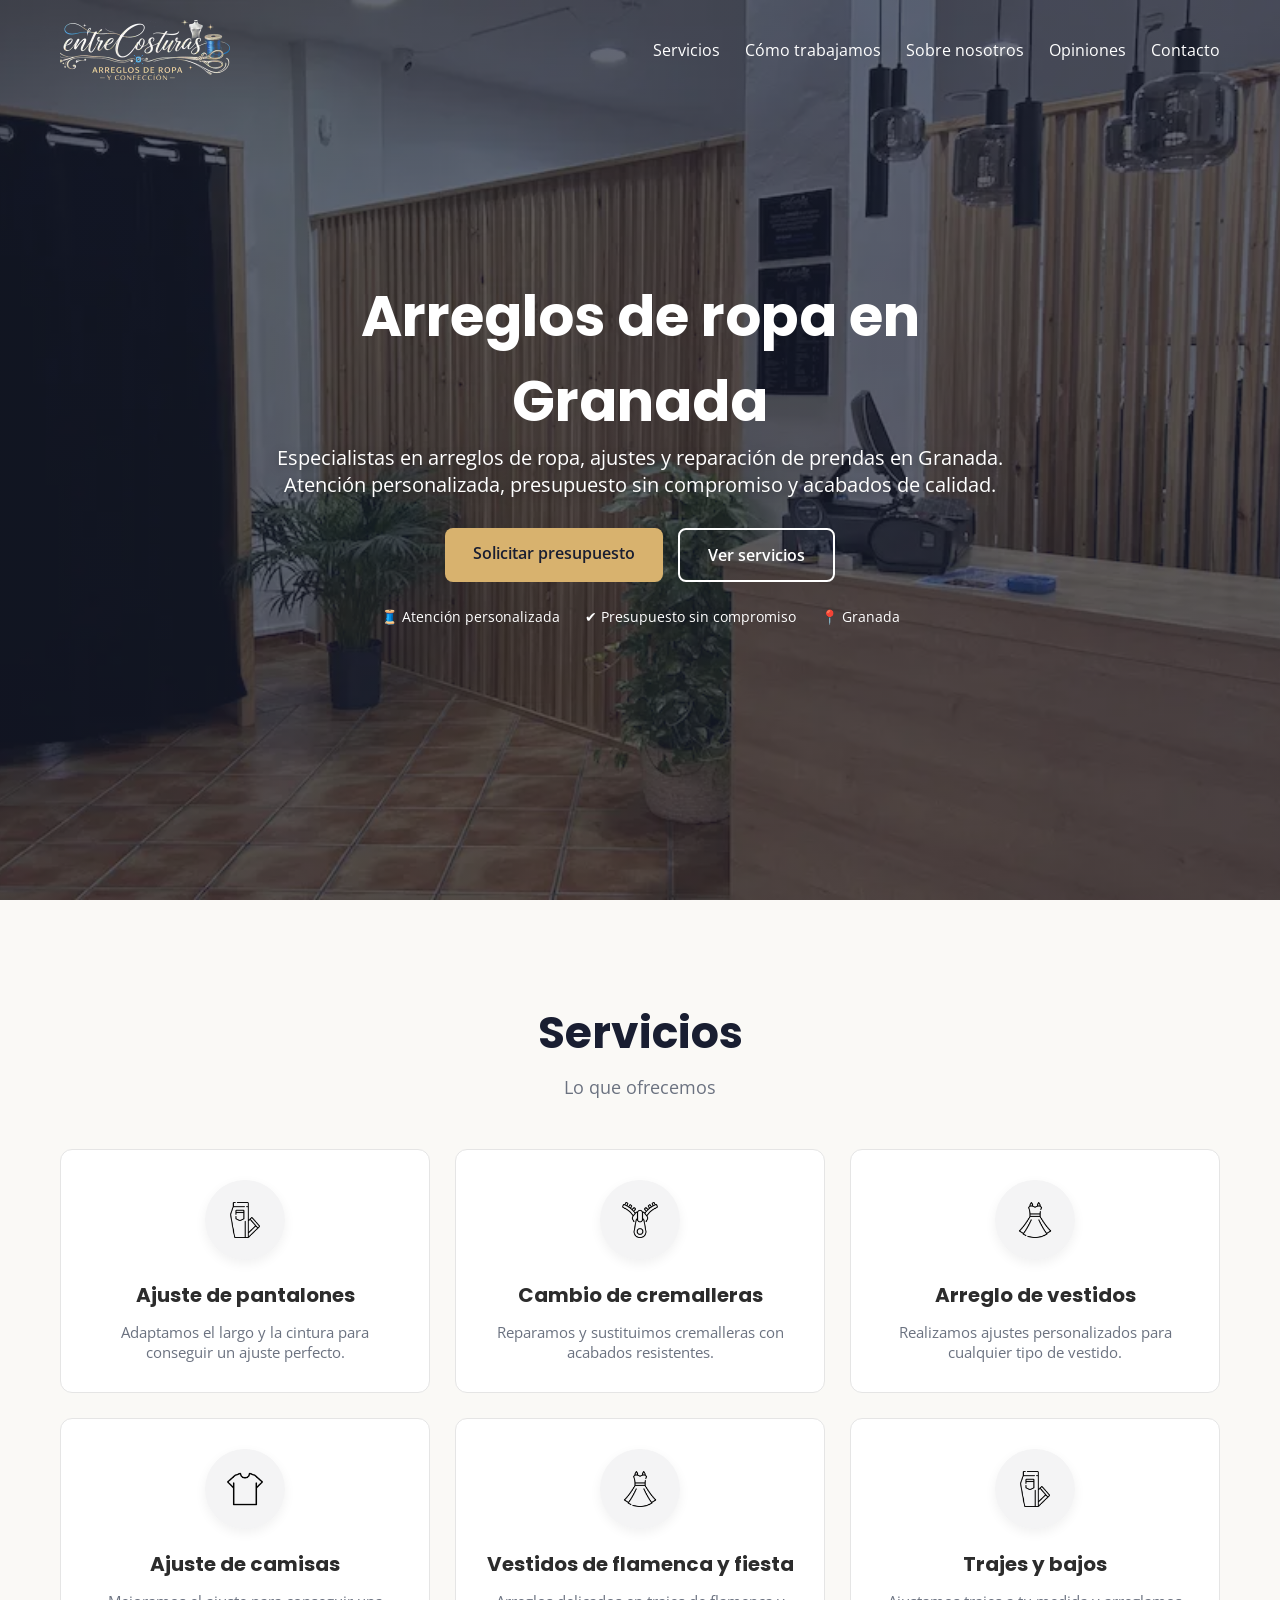
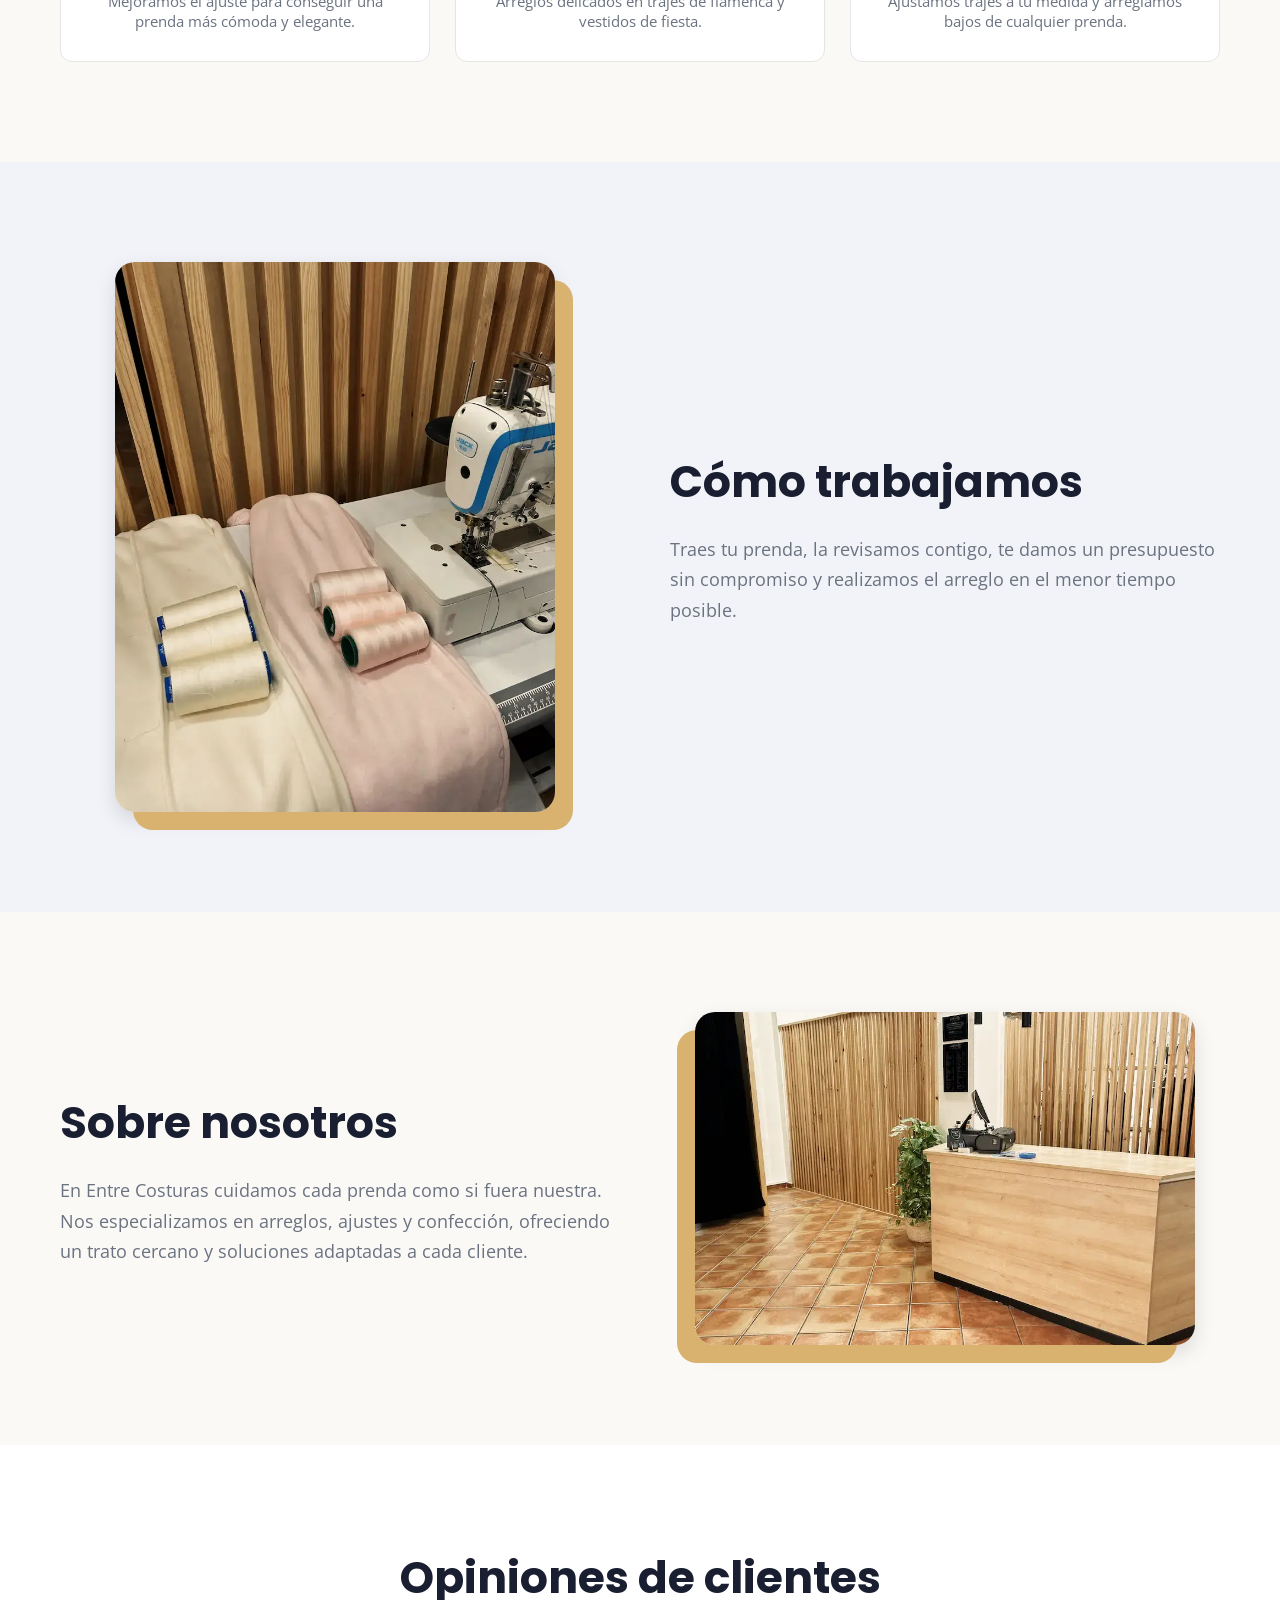
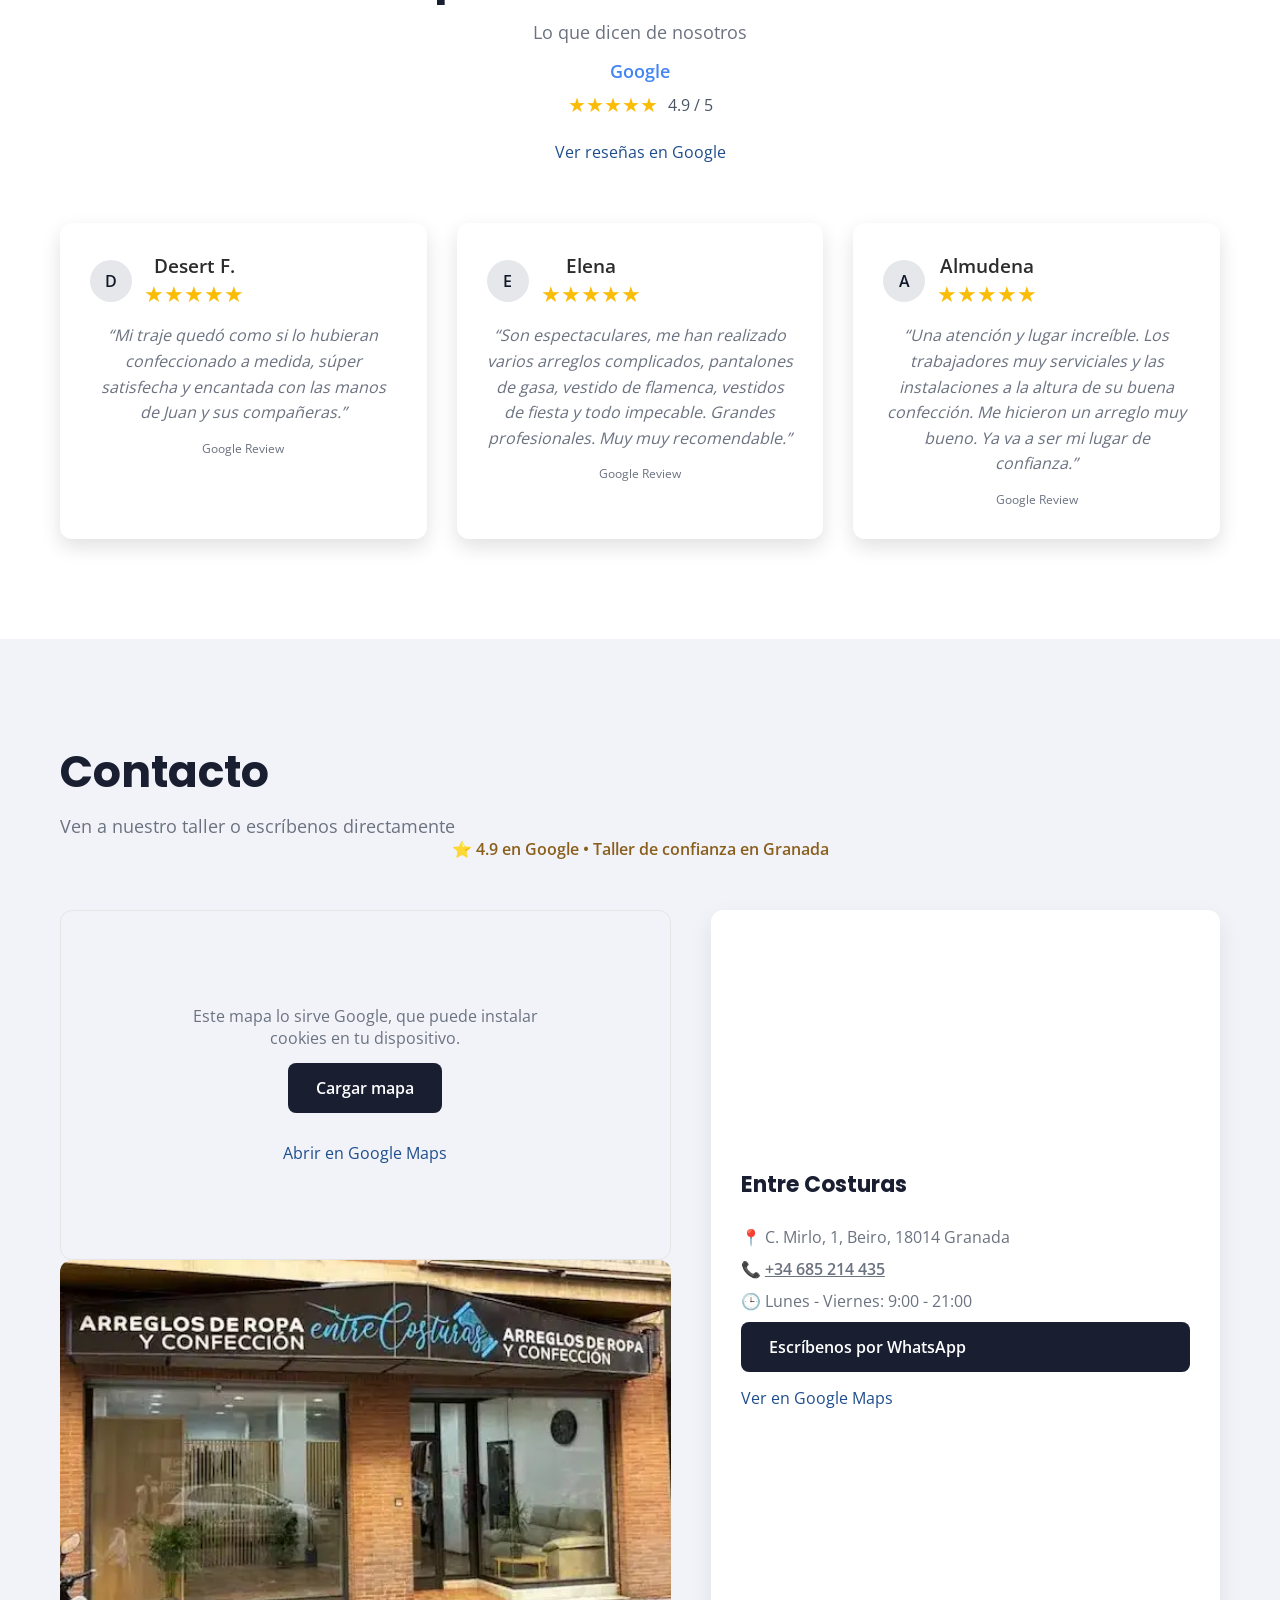
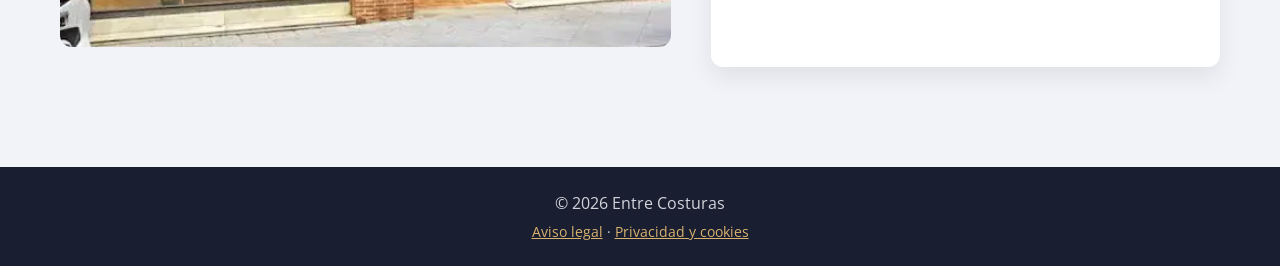
==== commit f7e6a94b: "Se ajustan imagenes" ====
--- a/index.html
+++ b/index.html
@@ -37,7 +37,7 @@
     <meta property="og:url" content="https://proyecto-entre-costuras.pages.dev/" />
     <meta
       property="og:image"
-      content="https://proyecto-entre-costuras.pages.dev/images/og-image_1"
+      content="https://proyecto-entre-costuras.pages.dev/images/og-image.jpg"
     />
     <meta property="og:image:width" content="1200" />
     <meta property="og:image:height" content="630" />
@@ -46,6 +46,8 @@
     <link rel="preload" href="fonts/open-sans-latin-400-normal.woff2" as="font" type="font/woff2" crossorigin />
     <link rel="preload" as="image" href="images/recepcion_entrada.webp" fetchpriority="high" />
     <link rel="stylesheet" href="css/style.css" />
+
+    <meta name="robots" content="noindex, nofollow" />
 
     
       
@@ -316,7 +318,7 @@
             <p>
               <a
                 class="link"
-                href="https://www.google.com/maps/place/Entre+Costuras+.+Arreglos+y+confecci%C3%B3n+de+ropa./@37.1858697,-3.6131048,17z/data=!4m8!3m7!1s0xd71fd75eedc413f:0x185beb1c06b03047!8m2!3d37.1858655!4d-3.6105299!9m1!1b1!16s%2Fg%2F11n10jbbcx?authuser=0&entry=ttu&g_ep=EgoyMDI2MTAyMC4wIKXMDSoASAFQAw%3D%3D"
+                href="https://maps.app.goo.gl/jprftumok6B4HtiG9"
                 target="_blank"
                 rel="noopener"
                 >Ver reseñas en Google</a
@@ -367,7 +369,8 @@
             </div>
             <p>
               “Una atención y lugar increíble. Los trabajadores muy serviciales
-              y las instalaciones a la altura de su buena confección.”
+              y las instalaciones a la altura de su buena confección. Me hicieron un arreglo muy bueno.
+              Ya va a ser mi lugar de confianza.”
             </p>
             <span class="source">Google Review</span>
           </div>
--- a/css/style.css
+++ b/css/style.css
@@ -1070,4 +1070,30 @@
 .map-placeholder p { color: var(--color-text-light); max-width: 380px; font-size: var(--fs-300); }
 button.btn { border: 0; cursor: pointer; font: inherit; font-weight: var(--font-weight-semibold); }
 
-.contact-card { display: flex; flex-direction: column; justify-content: center; }+.contact-card { display: flex; flex-direction: column; justify-content: center; }
+
+.grid { grid-template-columns: repeat(3, 1fr); }
+
+@media (max-width: 900px) {
+  .grid { grid-template-columns: repeat(2, 1fr); }
+}
+@media (max-width: 560px) {
+  .grid { grid-template-columns: 1fr; }
+}
+
+.about-image img {
+  border-radius: var(--radius-lg);
+  box-shadow: 18px 18px 0 var(--color-secondary), var(--shadow-md);
+  transition: transform var(--transition-normal);
+}
+#nosotros .about-image img {
+  box-shadow: -18px 18px 0 var(--color-secondary), var(--shadow-md);
+}
+.about-image:hover img { transform: translateY(-4px); }
+
+@media (max-width: 900px) {
+  .about-image img,
+  #nosotros .about-image img {
+    box-shadow: 10px 10px 0 var(--color-secondary), var(--shadow-sm);
+  }
+}
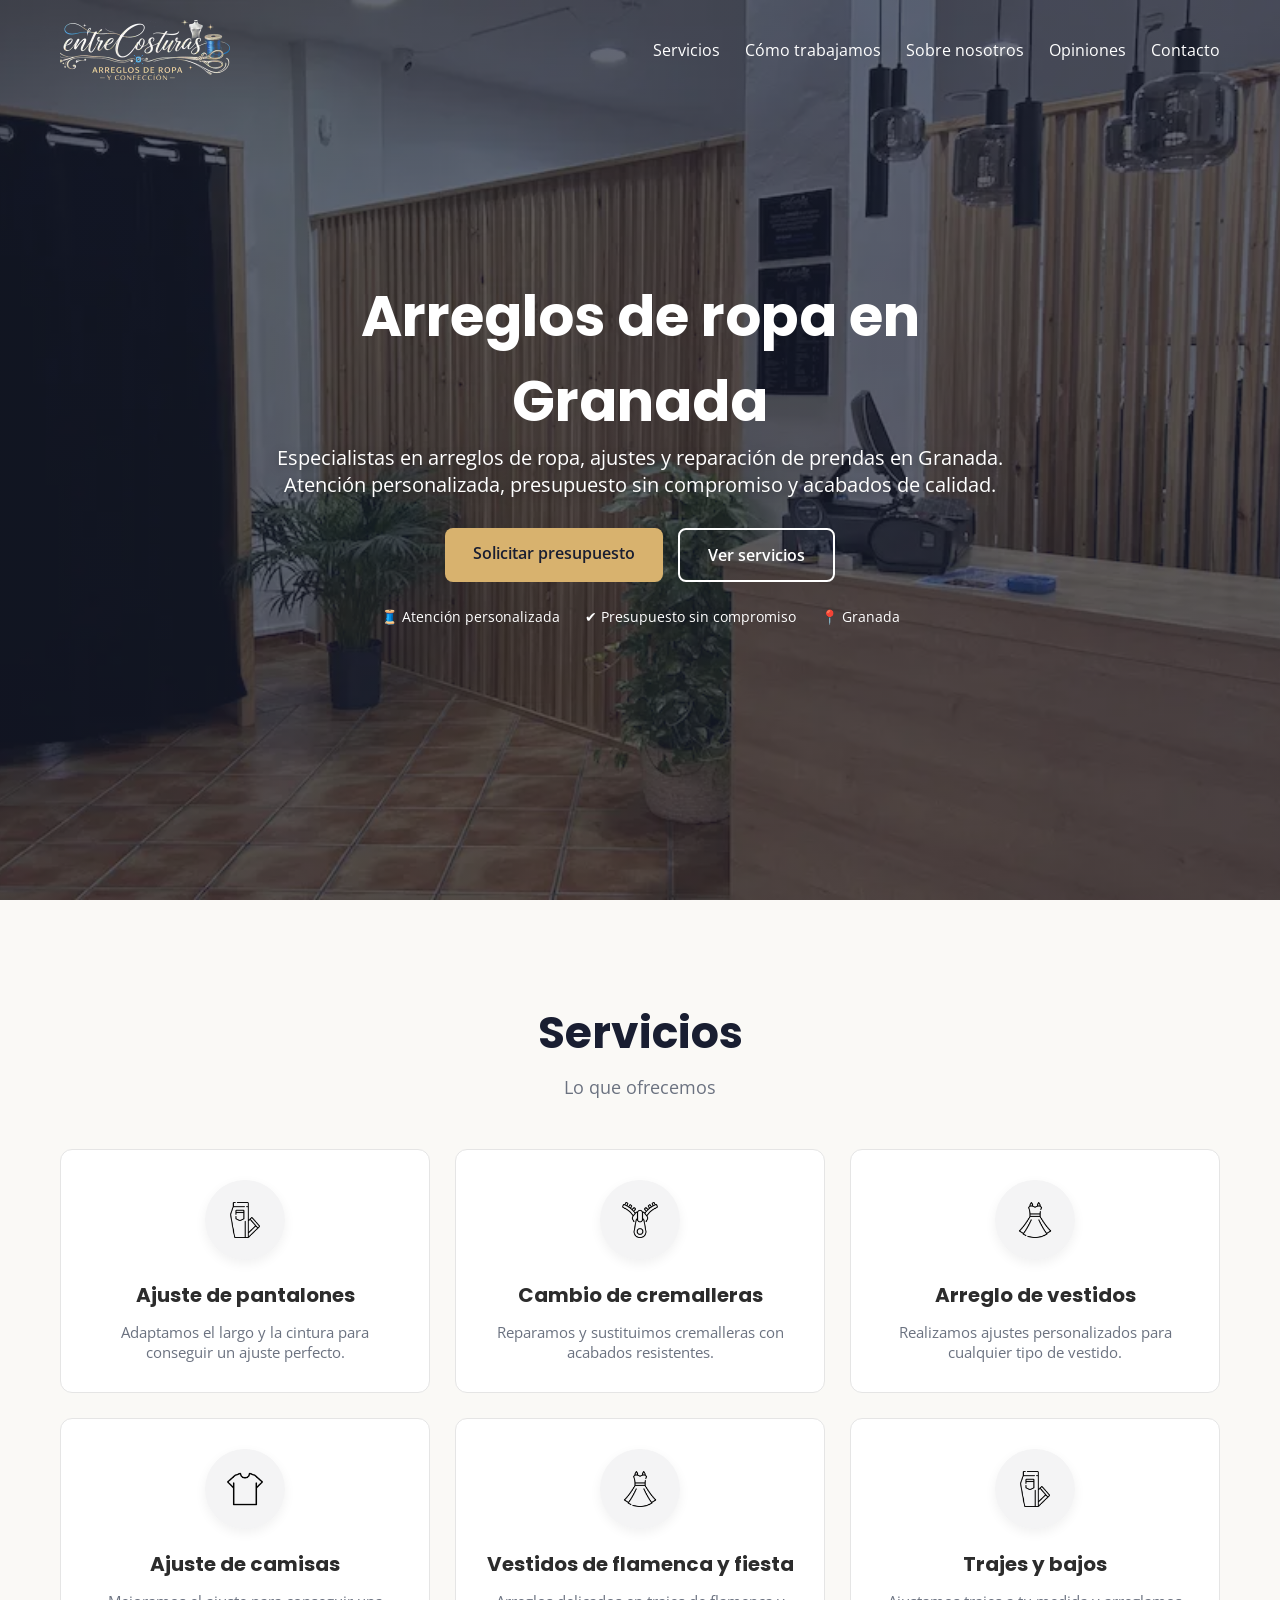
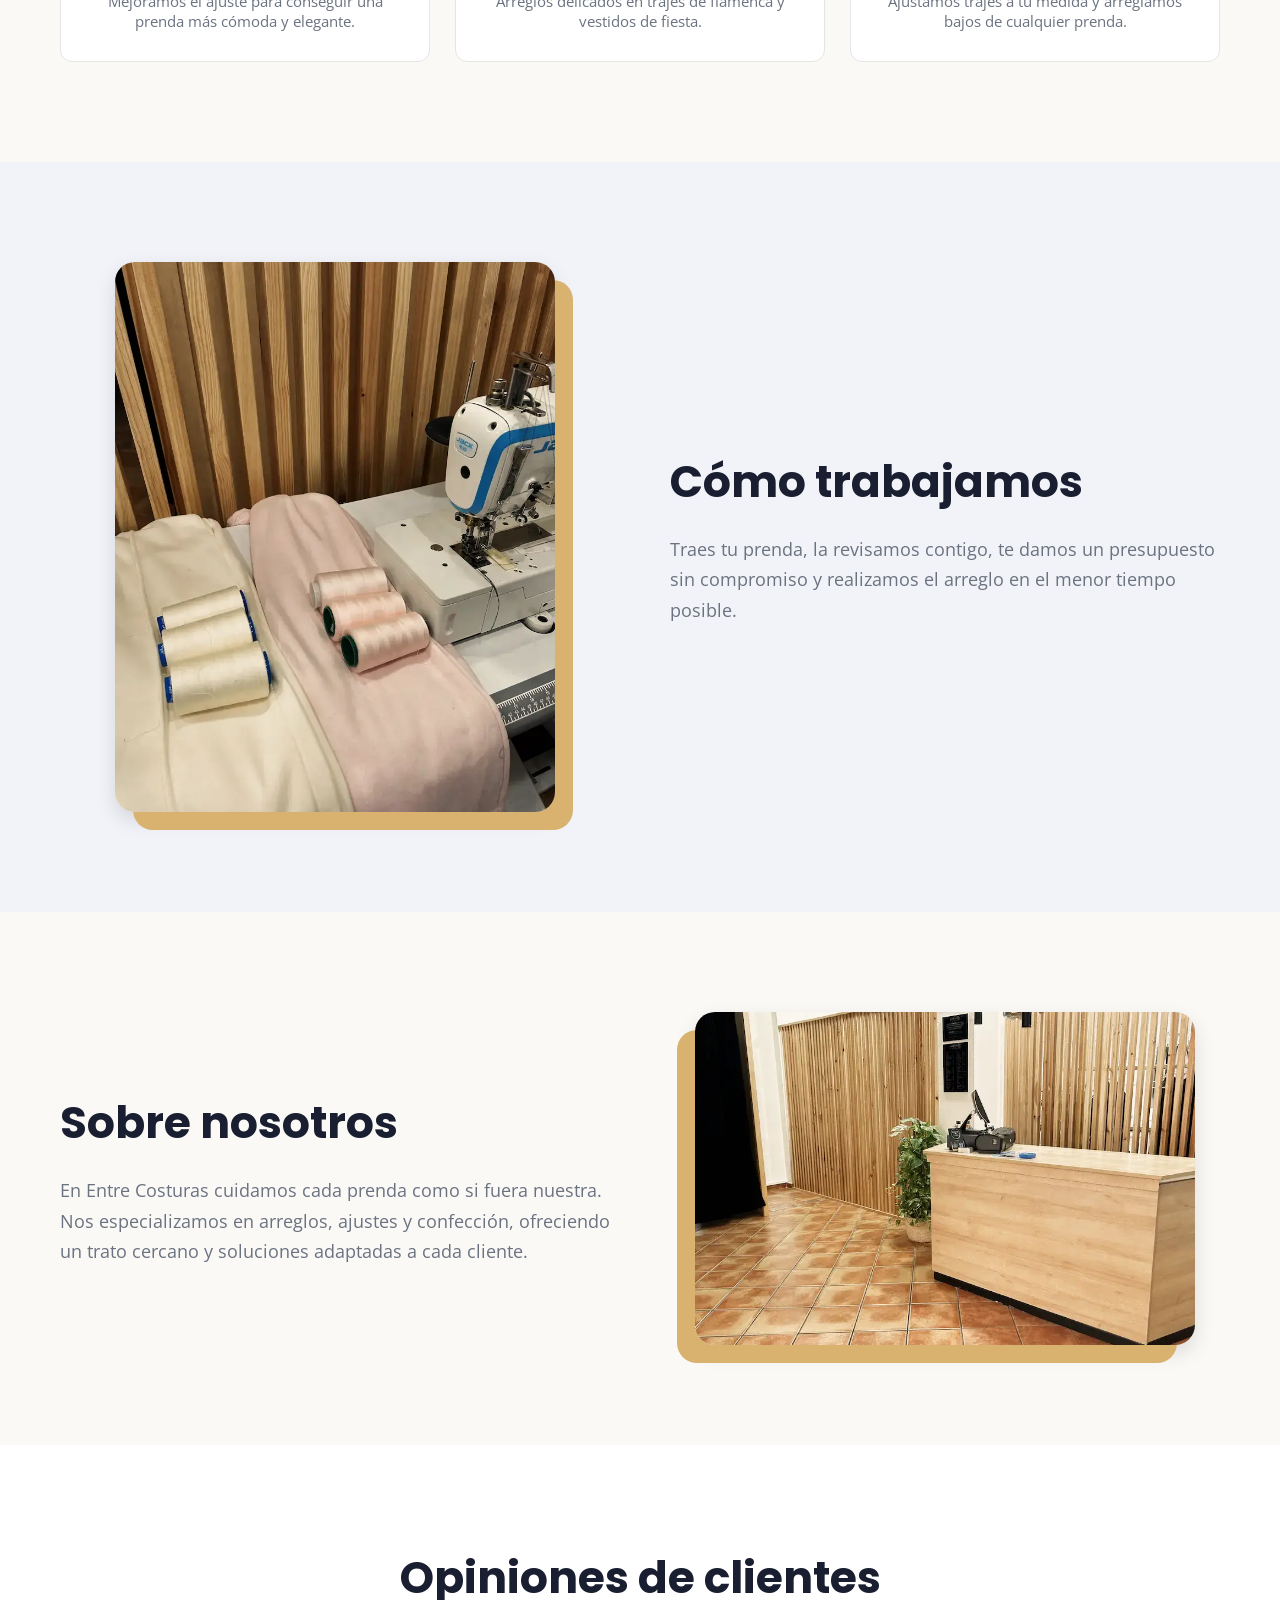
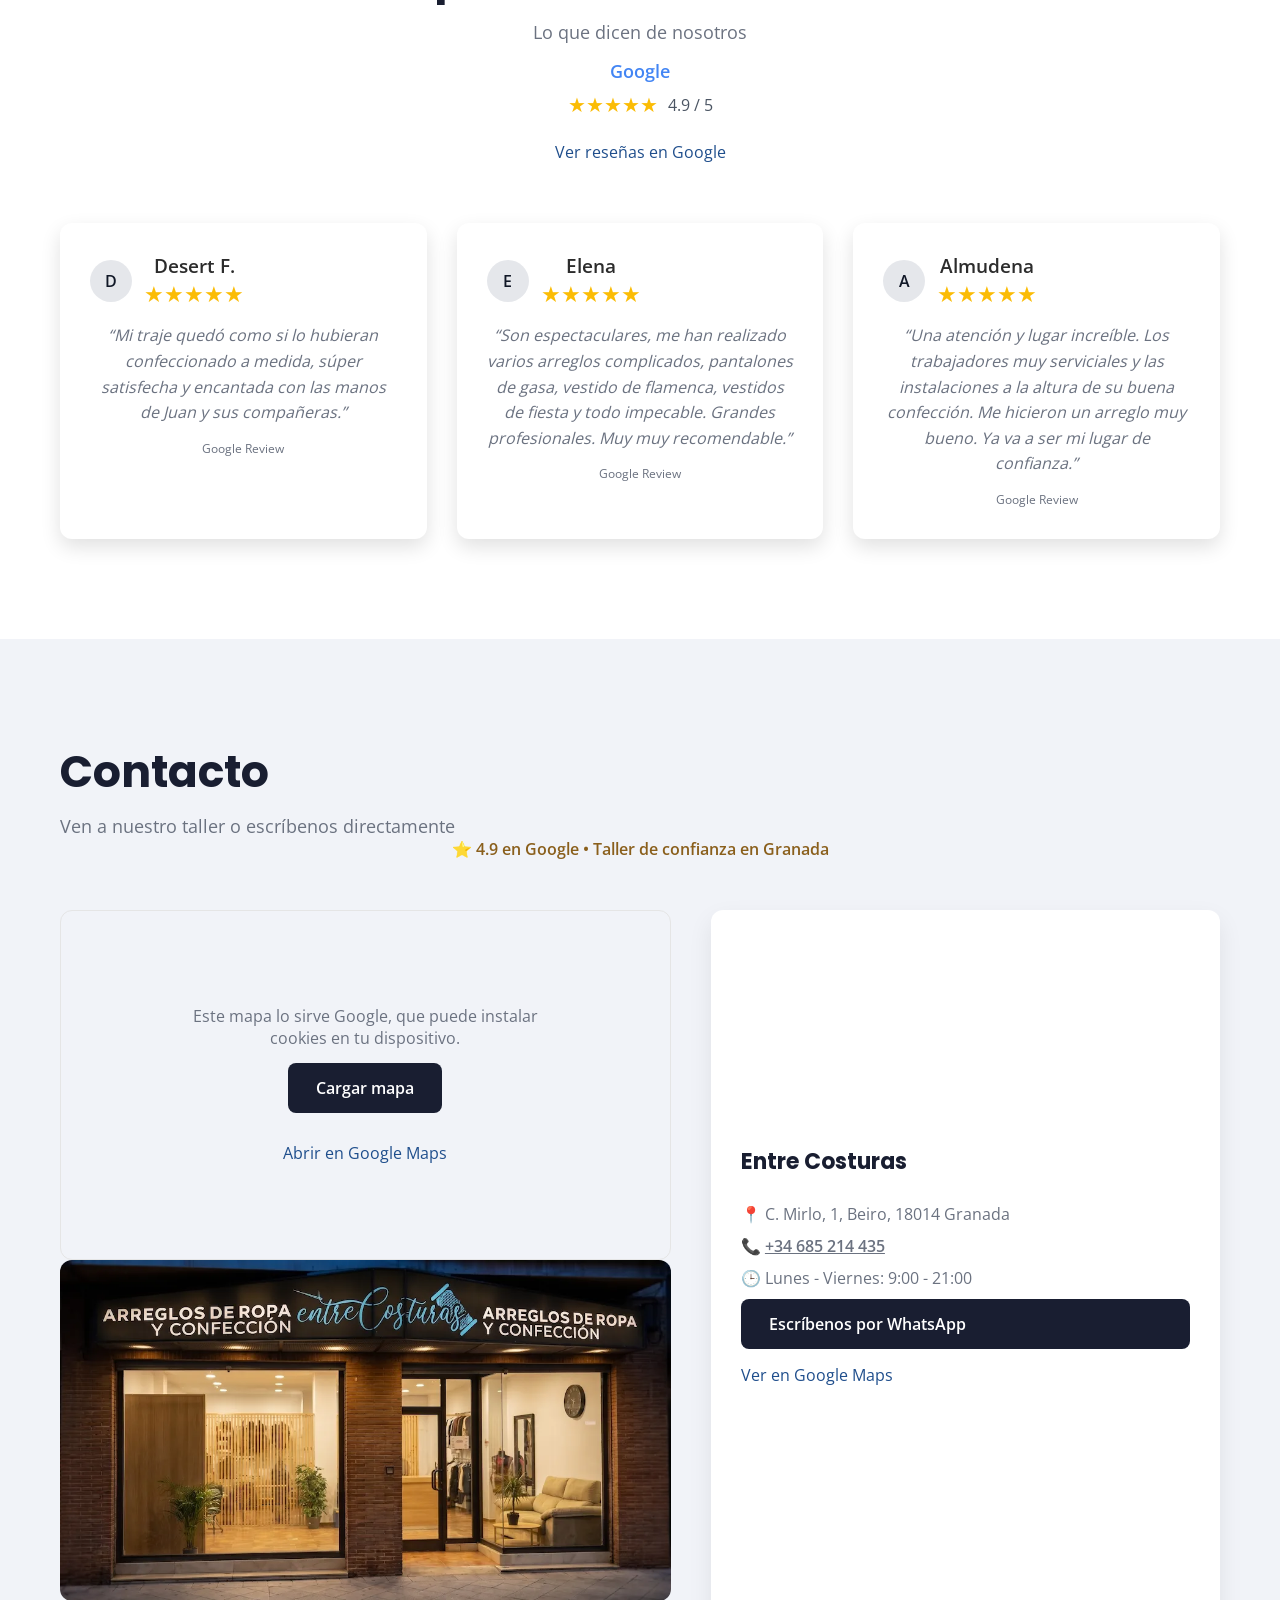
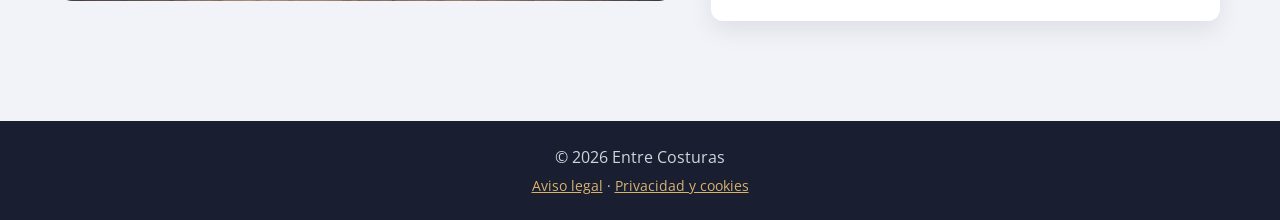
==== commit 6f1505c6: "se cambia imagen fachada seccion contacto" ====
--- a/index.html
+++ b/index.html
@@ -393,7 +393,7 @@
     <button type="button" class="btn" id="load-map">Cargar mapa</button>
     <a class="link" href="https://www.google.com/maps?q=C.%20Mirlo,%201,%20Beiro,%2018014%20Granada" target="_blank" rel="noopener">Abrir en Google Maps</a>
   </div>
-  <img class="contact-photo" src="images/fachada.webp" alt="Fachada del taller Entre Costuras en la calle Mirlo, Granada" width="800" height="445" loading="lazy" />
+  <img class="contact-photo" src="images/fachada.webp_2K.webp" alt="Fachada del taller Entre Costuras en la calle Mirlo, Granada" width="800" height="445" loading="lazy" />
 </div>
 
           <div class="contact-card">
